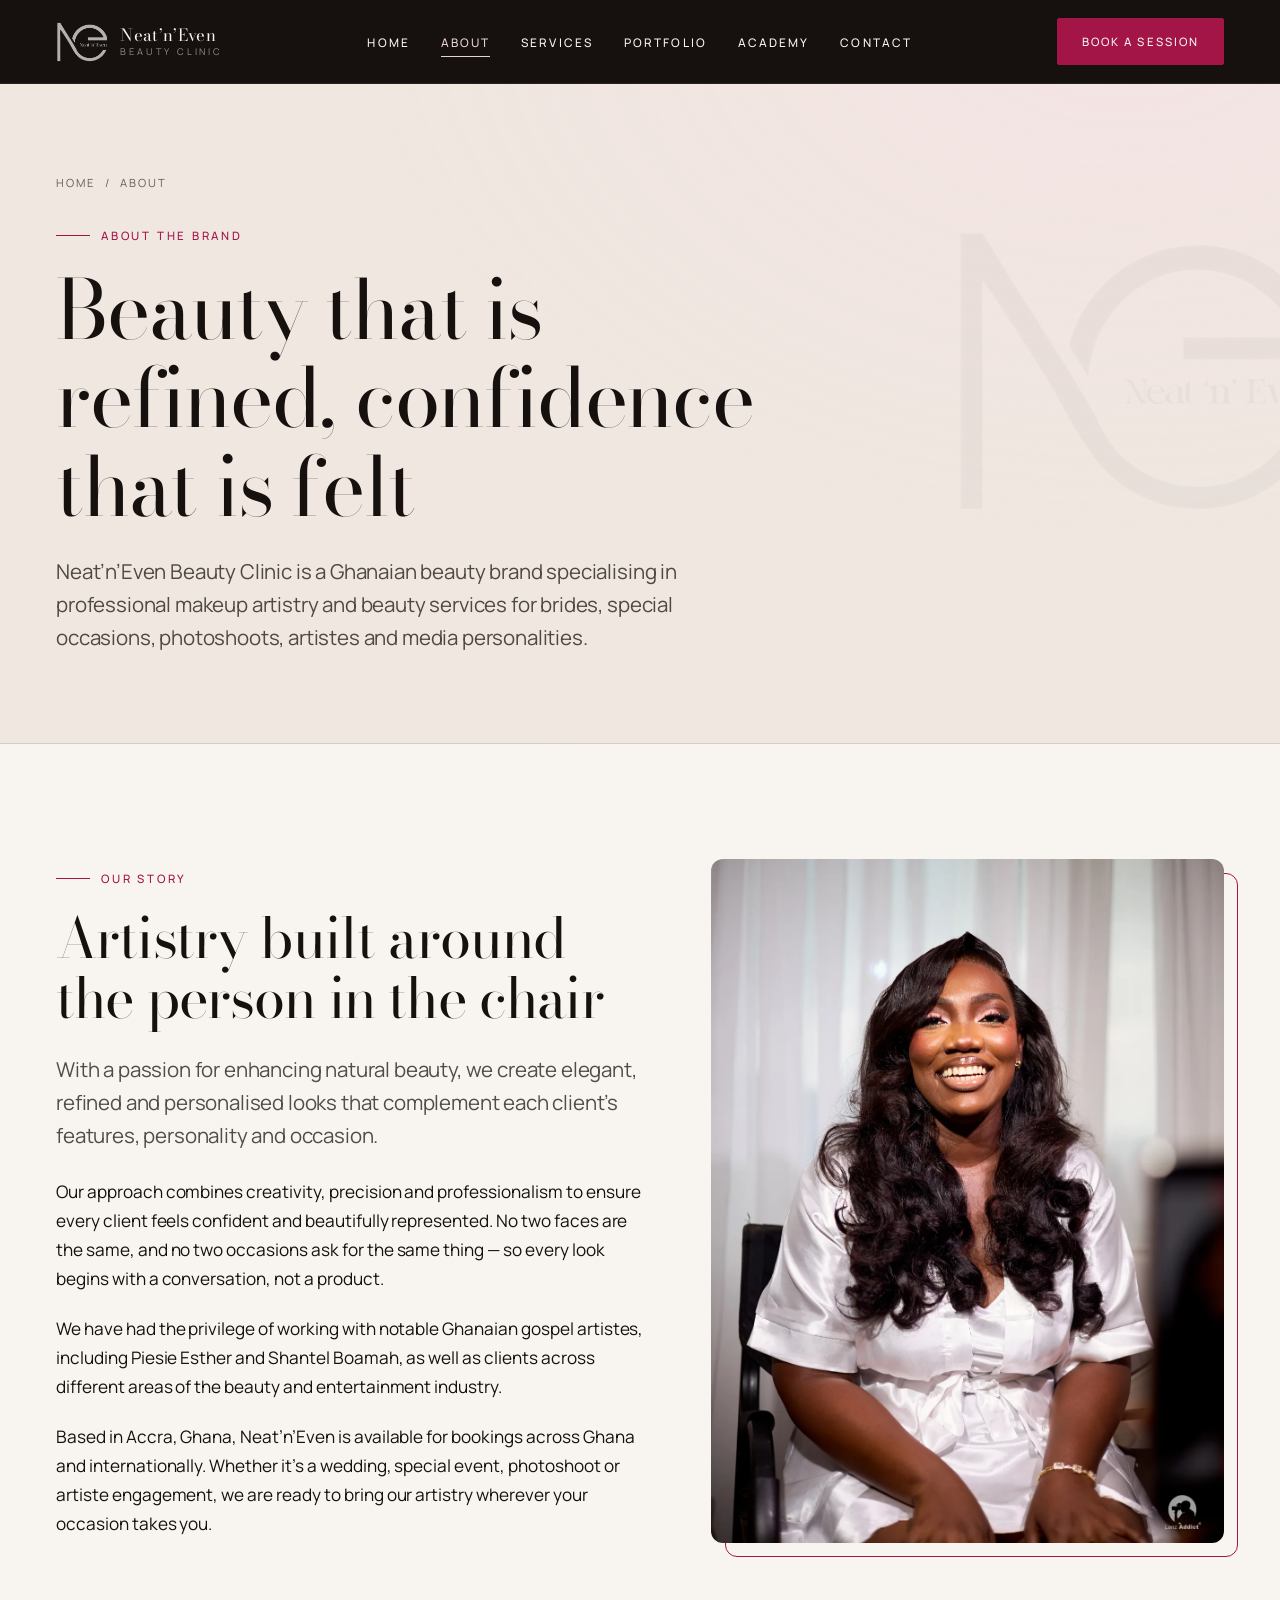
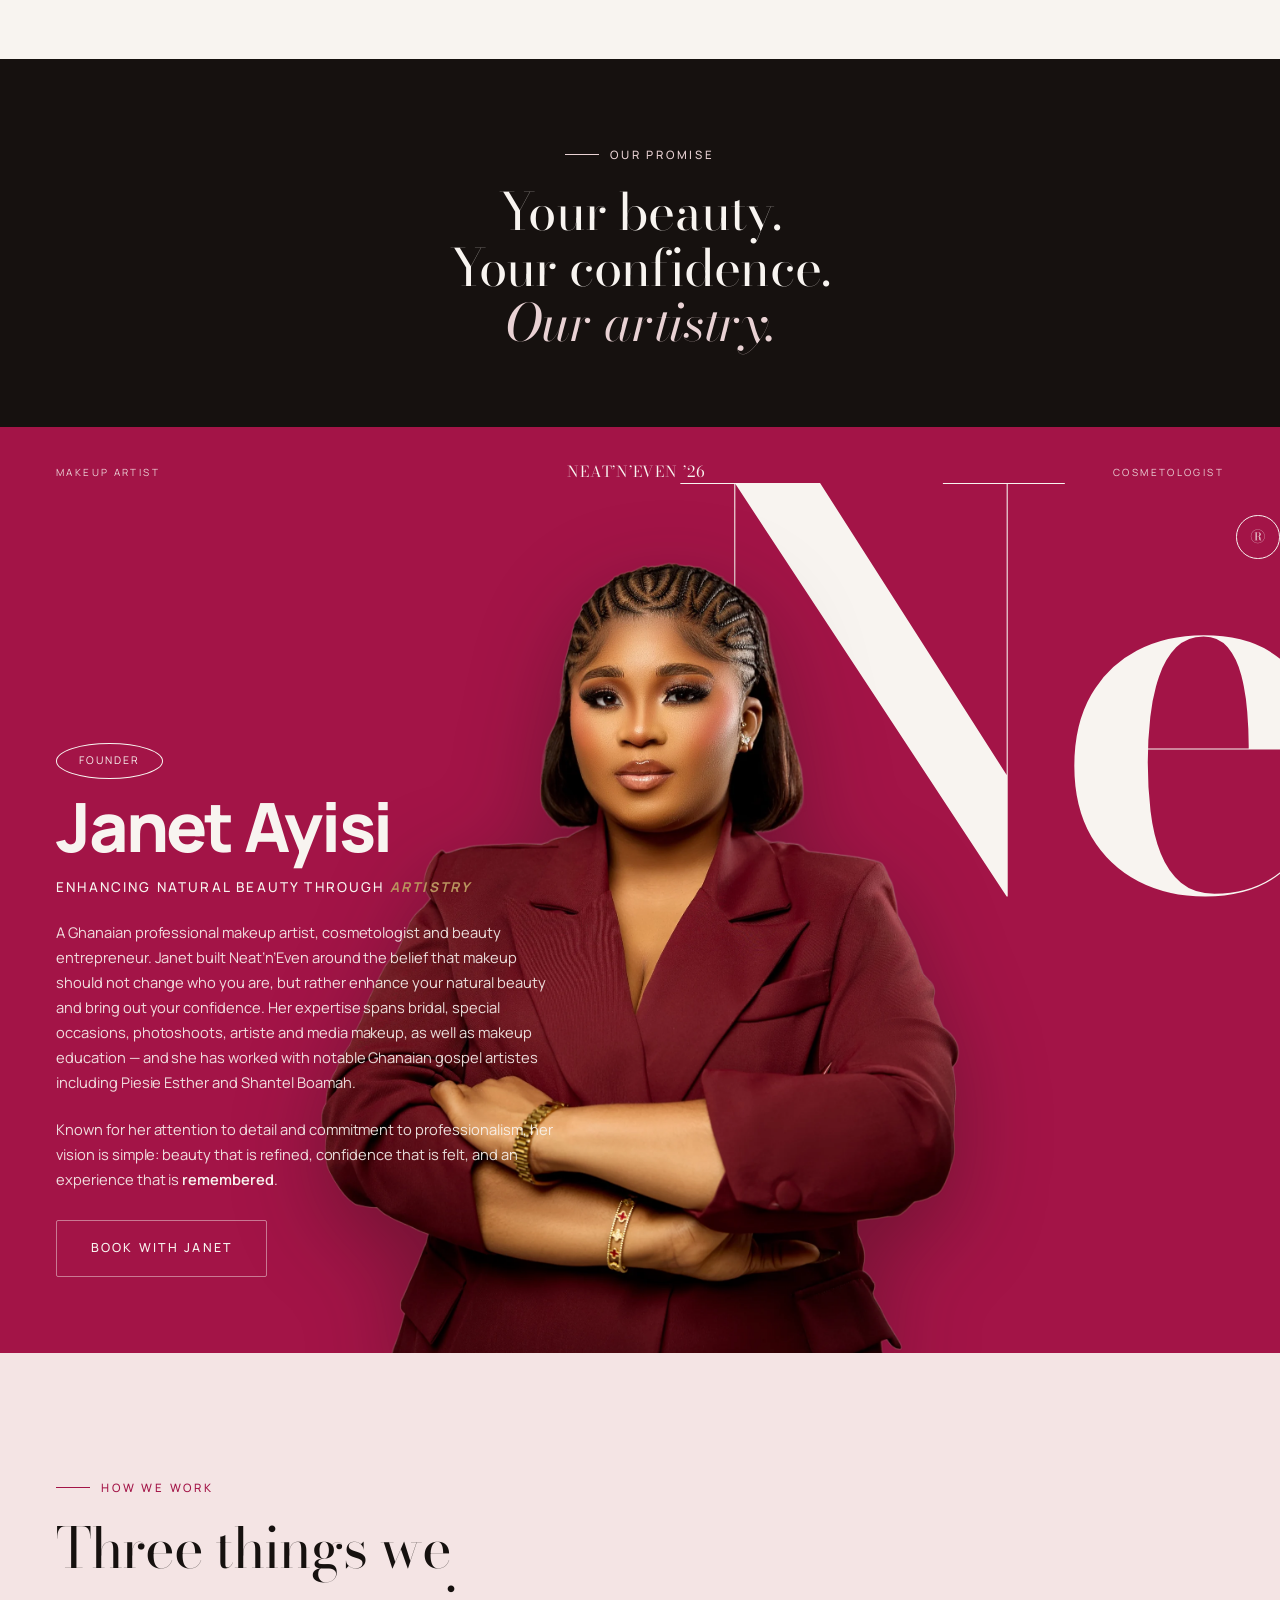
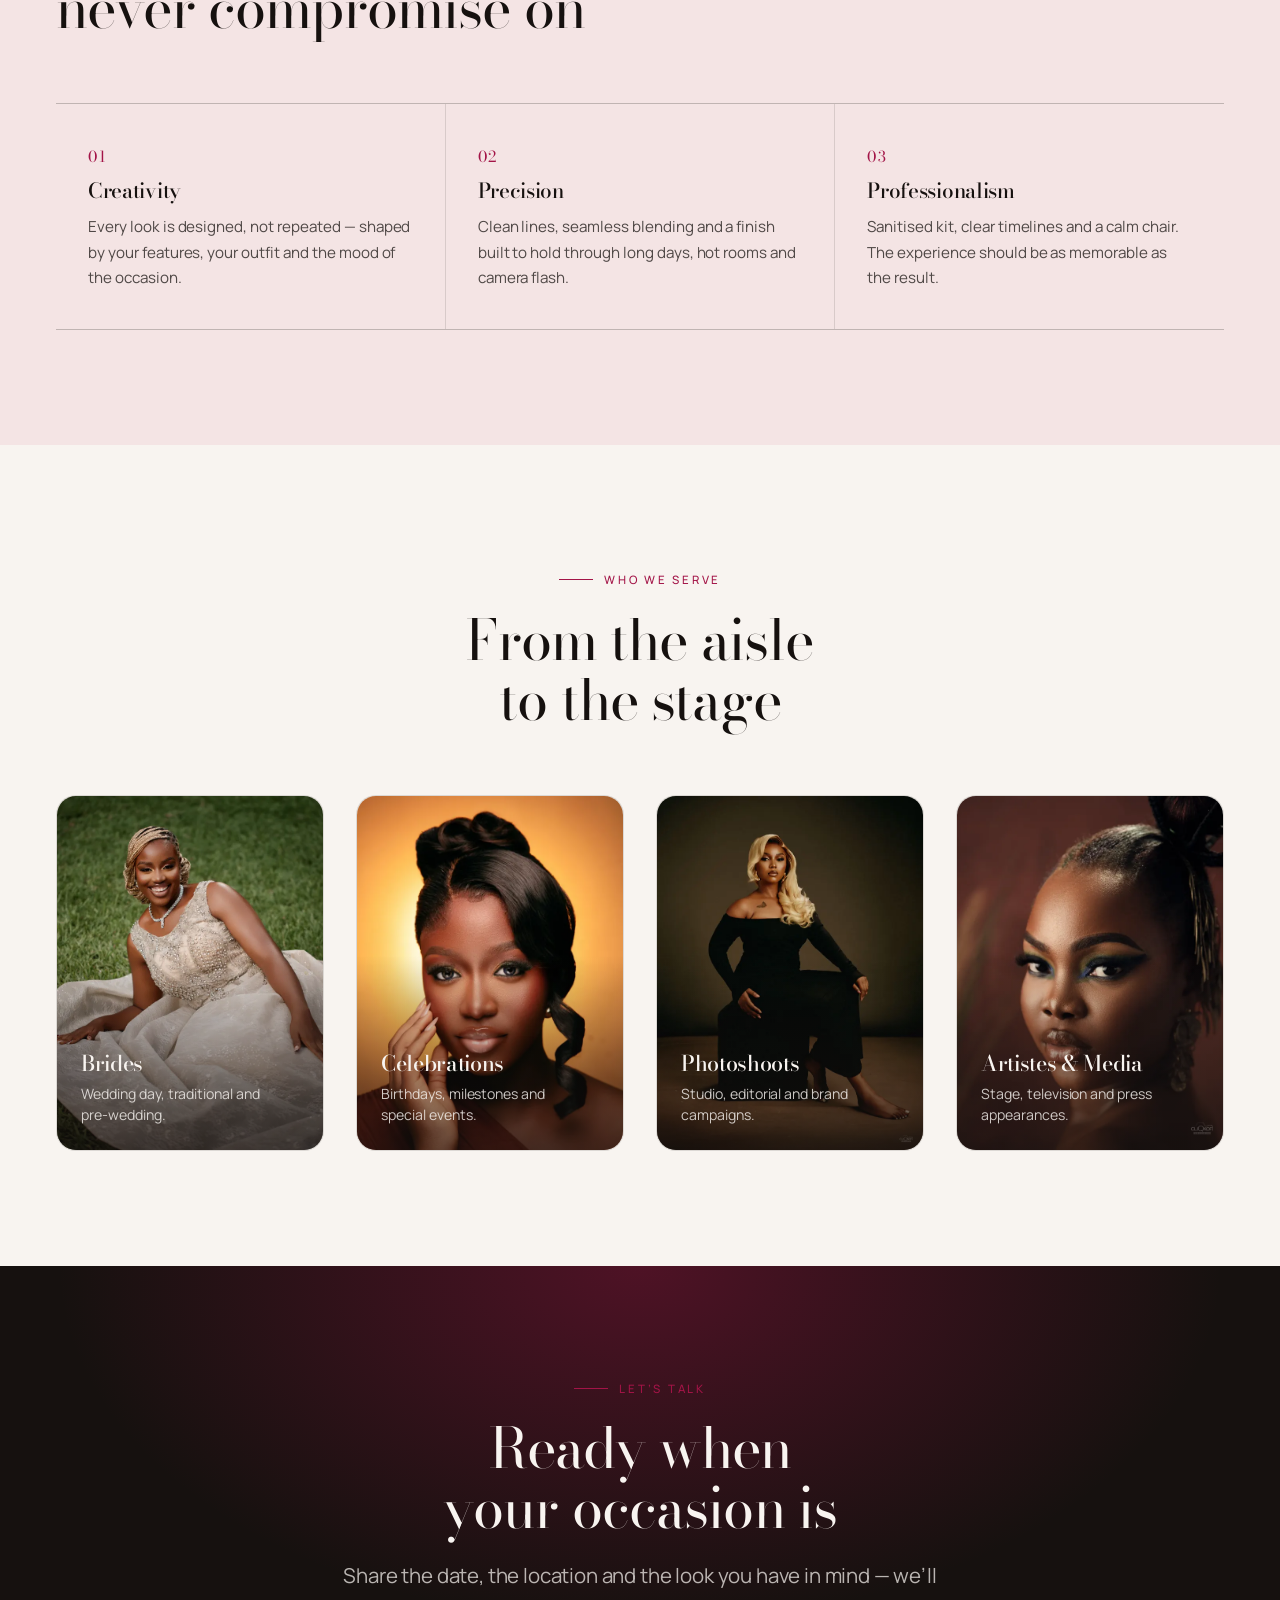
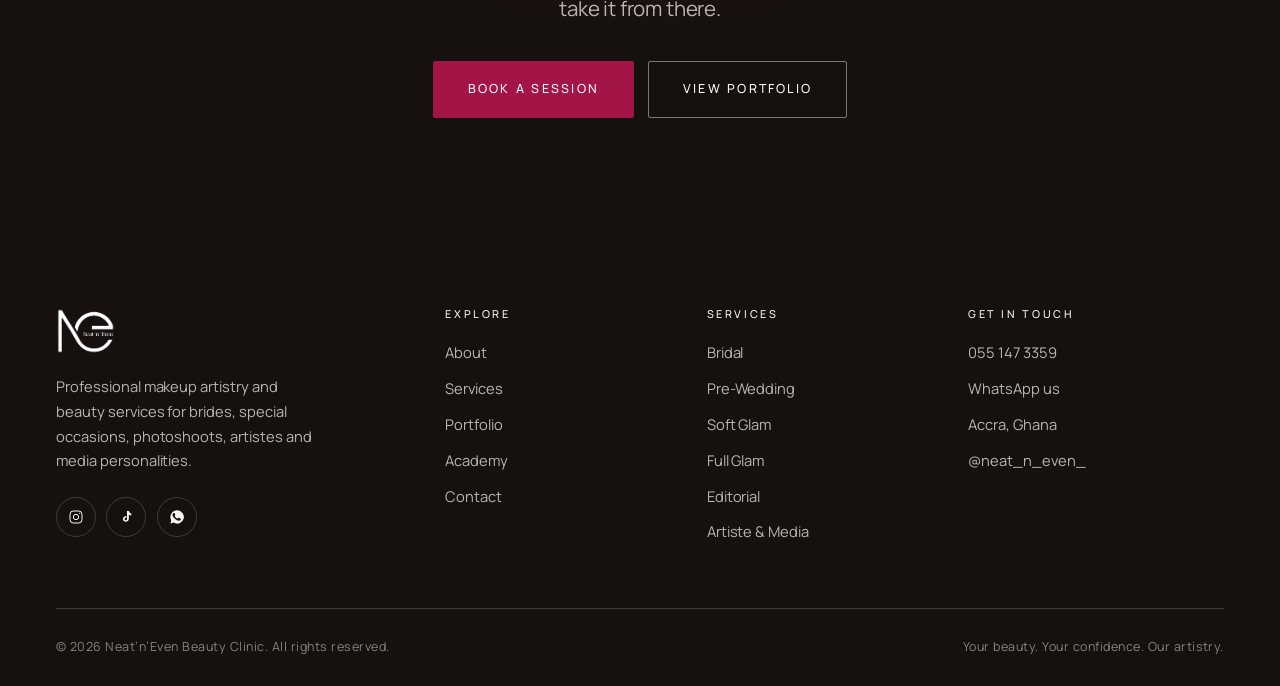
==== about/index.html @ bc44e20f "Add payment details and booking terms, drop .html from URLs URLs Each page becomes a directory with " ====
<!doctype html>
<html lang="en">
<head>
<meta charset="utf-8">
<meta name="viewport" content="width=device-width, initial-scale=1">
<title>About — Neat'n'Even Beauty Clinic | Janet Ayisi, Founder &amp; CEO</title>
<meta name="description" content="Meet Janet Ayisi, Ghanaian professional makeup artist, cosmetologist and founder of Neat'n'Even Beauty Clinic — a beauty brand built on creativity, precision and professionalism.">
<link rel="canonical" href="https://www.neatneven.com/about/">
<meta property="og:type" content="profile">
<meta property="og:title" content="About Neat'n'Even Beauty Clinic — Janet Ayisi">
<meta property="og:description" content="Makeup should not change who you are, but enhance your natural beauty and bring out your confidence.">
<meta property="og:image" content="https://www.neatneven.com/assets/img/brand/ceo.webp">
<meta name="theme-color" content="#16110F">
<link rel="icon" href="../assets/img/brand/mark.png" type="image/png">
<link rel="preconnect" href="https://fonts.googleapis.com">
<link rel="preconnect" href="https://fonts.gstatic.com" crossorigin>
<link href="https://fonts.googleapis.com/css2?family=Bodoni+Moda:ital,opsz,wght@0,6..96,400;0,6..96,500;0,6..96,600;1,6..96,400;1,6..96,500&family=Manrope:wght@300;400;500;600;700;800&family=Parisienne&display=swap" rel="stylesheet">
<script>document.documentElement.classList.add('js');</script>
<link rel="stylesheet" href="../css/styles.css">
</head>
<body data-base="../">
<a class="skip-link" href="#main">Skip to content</a>

<header class="site-header" id="siteHeader">
  <div class="container">
    <a class="brand" href="../" aria-label="Neat'n'Even Beauty Clinic — home">
      <img src="../assets/img/brand/mark.png" alt="" width="120" height="92">
      <span class="brand-name">Neat&rsquo;n&rsquo;Even<small>Beauty Clinic</small></span>
    </a>
    <nav class="nav" aria-label="Primary">
      <ul>
        <li><a href="../">Home</a></li>
        <li><a href="../about/" aria-current="page">About</a></li>
        <li><a href="../services/">Services</a></li>
        <li><a href="../gallery/">Portfolio</a></li>
        <li><a href="../academy/">Academy</a></li>
        <li><a href="../contact/">Contact</a></li>
      </ul>
    </nav>
    <div class="header-actions">
      <a class="btn btn--sm" href="../contact/"><span>Book a session</span></a>
      <button class="nav-toggle" id="navToggle" aria-expanded="false" aria-controls="mobileNav" aria-label="Open menu">
        <span></span><span></span><span></span>
      </button>
    </div>
  </div>
</header>

<div class="mobile-nav" id="mobileNav" aria-hidden="true">
  <ul>
    <li><a href="../">Home</a></li>
    <li><a href="../about/" aria-current="page">About</a></li>
    <li><a href="../services/">Services</a></li>
    <li><a href="../gallery/">Portfolio</a></li>
    <li><a href="../academy/">Academy</a></li>
    <li><a href="../contact/">Contact</a></li>
  </ul>
  <div class="mobile-nav-foot">
    <span class="meta">Accra, Ghana &middot; Available worldwide</span>
    <a class="btn btn--block" href="../contact/"><span>Book a session</span></a>
    <a class="btn btn--ghost btn--block" href="tel:+233551473359"><span>055 147 3359</span></a>
  </div>
</div>

<main id="main">

  <section class="page-hero">
    <img class="page-hero-mark" src="../assets/img/brand/mark.png" alt="" aria-hidden="true" width="380" height="290">
    <div class="container">
      <nav class="breadcrumb" aria-label="Breadcrumb">
        <a href="../">Home</a> <span aria-hidden="true">/</span> <span>About</span>
      </nav>
      <p class="eyebrow">About the brand</p>
      <h1>Beauty that is refined, confidence that is felt</h1>
      <p class="lede">
        Neat&rsquo;n&rsquo;Even Beauty Clinic is a Ghanaian beauty brand specialising in professional makeup
        artistry and beauty services for brides, special occasions, photoshoots, artistes and media personalities.
      </p>
    </div>
  </section>

  <!-- ============ STORY ============ -->
  <section class="section">
    <div class="container">
      <div class="split split--wide-text split--top">
        <div class="reveal">
          <p class="eyebrow">Our story</p>
          <h2>Artistry built around the person in the chair</h2>
          <p class="lede" style="margin-top:1.5rem">
            With a passion for enhancing natural beauty, we create elegant, refined and personalised looks
            that complement each client&rsquo;s features, personality and occasion.
          </p>
          <p style="margin-top:1.25rem">
            Our approach combines creativity, precision and professionalism to ensure every client feels
            confident and beautifully represented. No two faces are the same, and no two occasions ask for
            the same thing &mdash; so every look begins with a conversation, not a product.
          </p>
          <p>
            We have had the privilege of working with notable Ghanaian gospel artistes, including
            Piesie Esther and Shantel Boamah, as well as clients across different areas of the beauty
            and entertainment industry.
          </p>
          <p>
            Based in Accra, Ghana, Neat&rsquo;n&rsquo;Even is available for bookings across Ghana and
            internationally. Whether it&rsquo;s a wedding, special event, photoshoot or artiste engagement,
            we are ready to bring our artistry wherever your occasion takes you.
          </p>
        </div>
        <div class="split-figure split-figure--tall reveal reveal-d2">
          <img src="../assets/img/gallery/bridal/bridal-08.webp" alt="Bridal makeup by Neat'n'Even Beauty Clinic" width="1280" height="1600" loading="lazy" decoding="async">
        </div>
      </div>
    </div>
  </section>

  <!-- ============ PROMISE ============ -->
  <section class="section section--tight section--ink">
    <div class="container container--narrow" style="text-align:center">
      <p class="eyebrow eyebrow--center reveal">Our promise</p>
      <h2 class="reveal reveal-d1" style="font-size:clamp(2rem,4vw,3.25rem)">
        Your beauty.<br>Your confidence.<br><span style="font-style:italic;color:var(--blush-deep)">Our artistry.</span>
      </h2>
    </div>
  </section>

  <!-- ============ CEO — cover treatment ============ -->
  <section class="cover">
    <div class="container container--wide">
      <p class="cover__rule">
        <span class="side">Makeup Artist</span>
        <span class="mid">Neat&rsquo;n&rsquo;Even &rsquo;26</span>
        <span class="side">Cosmetologist</span>
      </p>
      <span class="cover__reg" aria-hidden="true">&reg;</span>
    </div>

    <span class="cover__mark" aria-hidden="true">Ne</span>

    <div class="container container--wide cover__body">
      <div class="cover__figure reveal">
        <img src="../assets/img/brand/hero-cutout.webp" alt="Janet Ayisi, Founder and CEO of Neat'n'Even Beauty Clinic" width="1533" height="1900" loading="lazy" decoding="async">
      </div>

      <div class="cover__copy reveal reveal-d1">
        <span class="cover__tag">Founder</span>
        <h2 class="cover__name">Janet Ayisi</h2>
        <p class="cover__role">Enhancing natural beauty through <em>artistry</em></p>
        <p class="cover__text">
          A Ghanaian professional makeup artist, cosmetologist and beauty entrepreneur. Janet built
          Neat&rsquo;n&rsquo;Even around the belief that makeup should not change who you are, but rather
          enhance your natural beauty and bring out your confidence. Her expertise spans bridal, special
          occasions, photoshoots, artiste and media makeup, as well as makeup education &mdash; and she has
          worked with notable Ghanaian gospel artistes including Piesie Esther and Shantel Boamah.
        </p>
        <p class="cover__text">
          Known for her attention to detail and commitment to professionalism, her vision is simple: beauty
          that is refined, confidence that is felt, and an experience that is <strong>remembered</strong>.
        </p>
        <div class="btn-row cover__cta">
          <a class="btn btn--light" href="../contact/"><span>Book with Janet</span></a>
        </div>
      </div>
    </div>
  </section>

  <!-- ============ APPROACH ============ -->
  <section class="section section--blush">
    <div class="container">
      <div class="section-head reveal">
        <p class="eyebrow">How we work</p>
        <h2>Three things we never compromise on</h2>
      </div>
      <div class="pillars" style="margin-top:0">
        <div class="pillar reveal">
          <span class="num">01</span>
          <h3>Creativity</h3>
          <p>Every look is designed, not repeated &mdash; shaped by your features, your outfit and the mood of the occasion.</p>
        </div>
        <div class="pillar reveal reveal-d1">
          <span class="num">02</span>
          <h3>Precision</h3>
          <p>Clean lines, seamless blending and a finish built to hold through long days, hot rooms and camera flash.</p>
        </div>
        <div class="pillar reveal reveal-d2">
          <span class="num">03</span>
          <h3>Professionalism</h3>
          <p>Sanitised kit, clear timelines and a calm chair. The experience should be as memorable as the result.</p>
        </div>
      </div>
    </div>
  </section>

  <!-- ============ WHO WE SERVE ============ -->
  <section class="section">
    <div class="container container--wide">
      <div class="section-head section-head--center reveal">
        <p class="eyebrow eyebrow--center">Who we serve</p>
        <h2>From the aisle to the stage</h2>
      </div>
      <div class="card-grid card-grid--4">
        <a class="service-card reveal" href="../gallery/#bridal">
          <div class="service-card__media">
            <img src="../assets/img/gallery/bridal/bridal-04-thumb.webp" alt="Bride in beaded gown" width="720" height="900" loading="lazy" decoding="async">
          </div>
          <div class="service-card__body"><h3>Brides</h3><p>Wedding day, traditional and pre-wedding.</p></div>
        </a>
        <a class="service-card reveal reveal-d1" href="../gallery/#birthday-glam">
          <div class="service-card__media">
            <img src="../assets/img/gallery/birthday-glam/birthday-glam-07-thumb.webp" alt="Celebration glam look" width="720" height="900" loading="lazy" decoding="async">
          </div>
          <div class="service-card__body"><h3>Celebrations</h3><p>Birthdays, milestones and special events.</p></div>
        </a>
        <a class="service-card reveal reveal-d2" href="../gallery/#photoshoot">
          <div class="service-card__media">
            <img src="../assets/img/gallery/photoshoot/photoshoot-06-thumb.webp" alt="Studio photoshoot look" width="720" height="900" loading="lazy" decoding="async">
          </div>
          <div class="service-card__body"><h3>Photoshoots</h3><p>Studio, editorial and brand campaigns.</p></div>
        </a>
        <a class="service-card reveal reveal-d3" href="../gallery/#avant-garde">
          <div class="service-card__media">
            <img src="../assets/img/gallery/avant-garde/avant-garde-06-thumb.webp" alt="Avant garde creative look" width="720" height="900" loading="lazy" decoding="async">
          </div>
          <div class="service-card__body"><h3>Artistes &amp; Media</h3><p>Stage, television and press appearances.</p></div>
        </a>
      </div>
    </div>
  </section>

  <section class="cta-band">
    <div class="container">
      <p class="eyebrow eyebrow--center reveal">Let&rsquo;s talk</p>
      <h2 class="reveal reveal-d1">Ready when your occasion is</h2>
      <p class="lede reveal reveal-d2">
        Share the date, the location and the look you have in mind &mdash; we&rsquo;ll take it from there.
      </p>
      <div class="btn-row reveal reveal-d3">
        <a class="btn btn--rose" href="../contact/"><span>Book a session</span></a>
        <a class="btn btn--light" href="../gallery/"><span>View portfolio</span></a>
      </div>
    </div>
  </section>

</main>

<footer class="site-footer">
  <div class="container container--wide">
    <div class="footer-grid">
      <div class="footer-brand">
        <img src="../assets/img/brand/logo.png" alt="Neat'n'Even Beauty Clinic" width="240" height="185" loading="lazy">
        <p>Professional makeup artistry and beauty services for brides, special occasions, photoshoots, artistes and media personalities.</p>
        <div class="socials">
          <a href="https://www.instagram.com/neat_n_even_" target="_blank" rel="noopener" aria-label="Instagram">
            <svg viewBox="0 0 24 24" fill="none" stroke="currentColor" stroke-width="1.5" aria-hidden="true"><rect x="3" y="3" width="18" height="18" rx="5"/><circle cx="12" cy="12" r="4"/><circle cx="17.5" cy="6.5" r="1" fill="currentColor" stroke="none"/></svg>
          </a>
          <a href="https://www.tiktok.com/@neat_n_even_" target="_blank" rel="noopener" aria-label="TikTok">
            <svg viewBox="0 0 24 24" fill="currentColor" aria-hidden="true"><path d="M16.5 3c.3 2.1 1.6 3.6 3.5 3.9v2.6c-1.3.1-2.6-.3-3.7-1v5.9c0 4.9-5.3 6.4-8 3.2-1.9-2.3-1.1-6.2 2.4-6.9.6-.1 1.2-.1 1.8 0v2.7c-1.6-.5-2.9.6-2.6 2 .2 1.3 1.8 1.9 2.9 1 .5-.4.7-1 .7-1.9V3z"/></svg>
          </a>
          <a href="https://wa.me/233551473359" target="_blank" rel="noopener" aria-label="WhatsApp">
            <svg viewBox="0 0 24 24" fill="currentColor" aria-hidden="true"><path d="M12 2a10 10 0 00-8.6 15l-1.3 4.7 4.8-1.3A10 10 0 1012 2zm5.6 14.1c-.2.7-1.4 1.3-2 1.4-.5.1-1.2.1-1.9-.1-.4-.1-1-.3-1.8-.6-3.1-1.3-5.1-4.4-5.3-4.7-.2-.2-1.3-1.7-1.3-3.2s.8-2.3 1.1-2.6c.3-.3.6-.4.8-.4h.6c.2 0 .4 0 .7.5.2.6.8 2 .9 2.1.1.2.1.3 0 .5-.1.2-.2.3-.3.5l-.5.5c-.2.2-.3.3-.2.6.2.3.8 1.4 1.8 2.2 1.2 1.1 2.2 1.4 2.5 1.6.3.1.5.1.6-.1s.7-.9.9-1.2c.2-.3.4-.2.6-.1l2 1c.3.1.5.2.6.3.1.3.1.8-.1 1.5z"/></svg>
          </a>
        </div>
      </div>
      <div class="footer-col">
        <h4>Explore</h4>
        <ul>
          <li><a href="../about/">About</a></li>
          <li><a href="../services/">Services</a></li>
          <li><a href="../gallery/">Portfolio</a></li>
          <li><a href="../academy/">Academy</a></li>
          <li><a href="../contact/">Contact</a></li>
        </ul>
      </div>
      <div class="footer-col">
        <h4>Services</h4>
        <ul>
          <li><a href="../services/#bridal">Bridal</a></li>
          <li><a href="../services/#pre-wedding">Pre-Wedding</a></li>
          <li><a href="../services/#soft-glam">Soft Glam</a></li>
          <li><a href="../services/#full-glam">Full Glam</a></li>
          <li><a href="../services/#editorial">Editorial</a></li>
          <li><a href="../services/#artiste">Artiste &amp; Media</a></li>
        </ul>
      </div>
      <div class="footer-col">
        <h4>Get in touch</h4>
        <ul>
          <li><a href="tel:+233551473359">055 147 3359</a></li>
          <li><a href="https://wa.me/233551473359" target="_blank" rel="noopener">WhatsApp us</a></li>
          <li>Accra, Ghana</li>
          <li><a href="https://www.instagram.com/neat_n_even_" target="_blank" rel="noopener">@neat_n_even_</a></li>
        </ul>
      </div>
    </div>
    <div class="footer-bottom">
      <span>&copy; <span id="year">2026</span> Neat&rsquo;n&rsquo;Even Beauty Clinic. All rights reserved.</span>
      <span>Your beauty. Your confidence. Our artistry.</span>
    </div>
  </div>
</footer>

<a class="wa-float" id="waFloat" href="https://wa.me/233551473359?text=Hello%20Neat'n'Even%2C%20I'd%20like%20to%20book%20a%20session." target="_blank" rel="noopener" aria-label="Chat with us on WhatsApp">
  <svg viewBox="0 0 24 24" fill="currentColor" aria-hidden="true"><path d="M12 2a10 10 0 00-8.6 15l-1.3 4.7 4.8-1.3A10 10 0 1012 2zm5.6 14.1c-.2.7-1.4 1.3-2 1.4-.5.1-1.2.1-1.9-.1-.4-.1-1-.3-1.8-.6-3.1-1.3-5.1-4.4-5.3-4.7-.2-.2-1.3-1.7-1.3-3.2s.8-2.3 1.1-2.6c.3-.3.6-.4.8-.4h.6c.2 0 .4 0 .7.5.2.6.8 2 .9 2.1.1.2.1.3 0 .5-.1.2-.2.3-.3.5l-.5.5c-.2.2-.3.3-.2.6.2.3.8 1.4 1.8 2.2 1.2 1.1 2.2 1.4 2.5 1.6.3.1.5.1.6-.1s.7-.9.9-1.2c.2-.3.4-.2.6-.1l2 1c.3.1.5.2.6.3.1.3.1.8-.1 1.5z"/></svg>
</a>

<script src="../js/main.js" defer></script>
</body>
</html>
---- css/styles.css ----
/* =========================================================================
   Neat'n'Even Beauty Clinic — site styles
   Palette: warm ink, cream, blush, deep rose. Display type: Bodoni Moda.
   ========================================================================= */

/* ---------- 1. Tokens ---------- */
:root {
  --ink: #16110F;
  --ink-70: rgba(22, 17, 15, 0.74);
  /* muted text. 0.5 alpha only reached 3.5:1 on cream — below the 4.5:1
     WCAG AA floor for the small uppercase labels this is used on. */
  --ink-50: rgba(22, 17, 15, 0.64);
  --ink-soft: #4A3F3B;
  --cream: #F8F4F0;
  --cream-deep: #EFE7E0;
  --blush: #F4E4E4;
  --blush-deep: #E9D2D4;
  --rose: #A31447;
  --rose-bright: #C82C6B;
  --wine: #6B1B33;
  --gold: #B9945E;
  --line: rgba(22, 17, 15, 0.12);
  --line-light: rgba(248, 244, 240, 0.18);

  --font-display: "Bodoni Moda", "Didot", "Playfair Display", Georgia, serif;
  --font-body: "Manrope", "Inter", -apple-system, BlinkMacSystemFont,
               "Segoe UI", "Helvetica Neue", Arial, sans-serif;
  /* used sparingly, for accent lines only */
  --font-script: "Parisienne", "Snell Roundhand", cursive;

  /* one scale for every uppercase micro-label, so tracking stays consistent */
  --label-size: 0.7rem;
  --label-track: 0.18em;

  /* ONE content rail. These were 1200 and 1400, which meant the header,
     hero and footer aligned to one edge while page-heroes and several
     sections aligned to another — a visible 100px jump down the page.
     Only --container-narrow deliberately differs, and that is centred. */
  --container: 1400px;
  --container-wide: 1400px;
  --gutter: clamp(1.25rem, 5vw, 3.5rem);
  --section-y: clamp(4.5rem, 9vw, 8rem);
  /* radius scale: buttons stay sharp against rounded panels, the same
     contrast the reference flyers use */
  --radius: 2px;
  --radius-sm: 12px;
  --radius-lg: 20px;
  --radius-pill: 100px;
  --header-h: 84px;

  --ease: cubic-bezier(0.22, 0.61, 0.36, 1);
  --shadow-soft: 0 24px 60px -32px rgba(22, 17, 15, 0.45);
  --shadow-lift: 0 32px 70px -30px rgba(22, 17, 15, 0.55);
}

/* ---------- 2. Reset / base ---------- */
*,
*::before,
*::after { box-sizing: border-box; }

html {
  -webkit-text-size-adjust: 100%;
  scroll-behavior: smooth;
  scroll-padding-top: calc(var(--header-h) + 1rem);
}

body {
  margin: 0;
  background: var(--cream);
  color: var(--ink);
  font-family: var(--font-body);
  font-size: clamp(1rem, 0.96rem + 0.2vw, 1.075rem);
  /* 400, not 300 — the old light weight thinned out badly on cream */
  font-weight: 400;
  line-height: 1.68;
  letter-spacing: -0.002em;
  -webkit-font-smoothing: antialiased;
  -moz-osx-font-smoothing: grayscale;
  text-rendering: optimizeLegibility;
  font-kerning: normal;
  overflow-x: hidden;
}

body.is-locked { overflow: hidden; }

img, picture, svg, video {
  display: block;
  max-width: 100%;
  height: auto;
}

a { color: inherit; text-decoration: none; }
button { font: inherit; color: inherit; }

h1, h2, h3, h4 {
  font-family: var(--font-display);
  font-weight: 400;
  line-height: 1.08;
  letter-spacing: -0.015em;
  margin: 0;
  text-wrap: balance;
  /* let Bodoni pick the right optical master: fine hairlines when large,
     sturdier strokes when small */
  font-optical-sizing: auto;
}

h1 { font-size: clamp(2.75rem, 6.4vw, 5.25rem); }
h2 { font-size: clamp(2.1rem, 4.4vw, 3.5rem); }
/* Bodoni's thin strokes go weak below ~2rem, so the small headings carry
   a heavier weight rather than a larger size */
h3 { font-size: clamp(1.35rem, 2vw, 1.75rem); font-weight: 500; }
h4 { font-size: 1.15rem; font-weight: 500; }

p { margin: 0 0 1.25em; text-wrap: pretty; }
p:last-child { margin-bottom: 0; }

::selection { background: var(--rose); color: var(--cream); }

:focus-visible {
  outline: 2px solid var(--rose);
  outline-offset: 3px;
}

.skip-link {
  position: absolute;
  left: 1rem;
  top: -100px;
  z-index: 200;
  background: var(--ink);
  color: var(--cream);
  padding: 0.75rem 1.25rem;
  transition: top 0.2s var(--ease);
}
.skip-link:focus { top: 1rem; }

.visually-hidden {
  position: absolute;
  width: 1px; height: 1px;
  margin: -1px; padding: 0;
  overflow: hidden;
  clip: rect(0 0 0 0);
  white-space: nowrap;
  border: 0;
}

/* ---------- 3. Layout primitives ---------- */
.container {
  width: 100%;
  max-width: var(--container);
  margin-inline: auto;
  padding-inline: var(--gutter);
}
.container--wide { max-width: var(--container-wide); }
.container--narrow { max-width: 780px; }

.section { padding-block: var(--section-y); }
.section--tight { padding-block: clamp(3rem, 6vw, 5rem); }
.section--ink { background: var(--ink); color: var(--cream); }
.section--blush { background: var(--blush); }
.section--deep { background: var(--cream-deep); }

.section--ink h1, .section--ink h2, .section--ink h3 { color: var(--cream); }
.section--ink .lede, .section--ink p { color: rgba(248, 244, 240, 0.78); }
.section--ink .eyebrow { color: var(--blush-deep); }
.section--ink .eyebrow::before { background: var(--blush-deep); }

.stack > * + * { margin-top: 1.5rem; }

.eyebrow {
  display: inline-flex;
  align-items: center;
  gap: 0.7rem;
  font-size: 0.72rem;
  font-weight: 500;
  letter-spacing: 0.28em;
  text-transform: uppercase;
  color: var(--rose);
  margin: 0 0 1.25rem;
}
.eyebrow::before {
  content: "";
  width: 34px;
  height: 1px;
  background: var(--rose);
}
.eyebrow--center { justify-content: center; }

.lede {
  font-size: clamp(1.06rem, 1rem + 0.4vw, 1.28rem);
  line-height: 1.62;
  color: var(--ink-70);
  font-weight: 400;
  letter-spacing: -0.008em;
}

.section-head { max-width: 640px; margin-bottom: clamp(2.5rem, 5vw, 4rem); }
.section-head--center { margin-inline: auto; text-align: center; }
.section-head h2 + .lede { margin-top: 1.25rem; }

.text-rose { color: var(--rose); }
.display-italic { font-style: italic; }

/* ---------- 4. Buttons ---------- */
.btn {
  display: inline-flex;
  align-items: center;
  justify-content: center;
  gap: 0.6rem;
  padding: 1.05rem 2.1rem;
  border: 1px solid var(--ink);
  border-radius: var(--radius);
  background: var(--ink);
  color: var(--cream);
  font-size: 0.78rem;
  font-weight: 500;
  letter-spacing: 0.18em;
  text-transform: uppercase;
  cursor: pointer;
  position: relative;
  overflow: hidden;
  transition: color 0.35s var(--ease), border-color 0.35s var(--ease),
              background-color 0.35s var(--ease), transform 0.35s var(--ease);
}
.btn::after {
  content: "";
  position: absolute;
  inset: 0;
  background: var(--rose);
  transform: scaleX(0);
  transform-origin: right;
  transition: transform 0.45s var(--ease);
  z-index: -1;
}
.btn > * { position: relative; z-index: 1; }
.btn:hover, .btn:focus-visible {
  background: var(--rose);
  border-color: var(--rose);
  color: var(--cream);
  transform: translateY(-2px);
}

.btn--ghost {
  background: transparent;
  color: var(--ink);
  border-color: var(--ink);
}
.btn--ghost:hover, .btn--ghost:focus-visible {
  background: var(--ink);
  border-color: var(--ink);
  color: var(--cream);
}

.btn--light {
  background: transparent;
  color: var(--cream);
  border-color: rgba(248, 244, 240, 0.45);
}
.btn--light:hover, .btn--light:focus-visible {
  background: var(--cream);
  border-color: var(--cream);
  color: var(--ink);
}

.btn--rose { background: var(--rose); border-color: var(--rose); }
.btn--rose:hover, .btn--rose:focus-visible { background: var(--wine); border-color: var(--wine); }

.btn--wa { background: #128C7E; border-color: #128C7E; }
.btn--wa:hover, .btn--wa:focus-visible { background: #0d6d62; border-color: #0d6d62; }

.btn--block { width: 100%; }
.btn--sm { padding: 0.8rem 1.5rem; font-size: 0.72rem; }

.btn-row {
  display: flex;
  flex-wrap: wrap;
  gap: 0.9rem;
  align-items: center;
}

.link-arrow {
  display: inline-flex;
  align-items: center;
  gap: 0.55rem;
  font-size: 0.76rem;
  font-weight: 500;
  letter-spacing: 0.2em;
  text-transform: uppercase;
  color: var(--ink);
  padding-bottom: 4px;
  border-bottom: 1px solid var(--line);
  transition: color 0.3s var(--ease), border-color 0.3s var(--ease), gap 0.3s var(--ease);
}
.link-arrow svg { width: 15px; height: 15px; transition: transform 0.3s var(--ease); }
.link-arrow:hover, .link-arrow:focus-visible {
  color: var(--rose);
  border-color: var(--rose);
}
.link-arrow:hover svg { transform: translateX(4px); }
.section--ink .link-arrow { color: var(--cream); border-color: var(--line-light); }
.section--ink .link-arrow:hover { color: var(--blush-deep); border-color: var(--blush-deep); }

/* ---------- 5. Header ---------- */
.site-header {
  position: fixed;
  inset: 0 0 auto;
  z-index: 100;
  height: var(--header-h);
  display: flex;
  align-items: center;
  background: var(--ink);
  border-bottom: 1px solid rgba(248, 244, 240, 0.08);
  transition: height 0.4s var(--ease), box-shadow 0.4s var(--ease);
}
.site-header .container {
  max-width: var(--container-wide);
  display: flex;
  align-items: center;
  justify-content: space-between;
  gap: 1.5rem;
}
.site-header.is-solid {
  height: 68px;
  box-shadow: 0 10px 34px -18px rgba(0, 0, 0, 0.7);
}

.brand {
  display: flex;
  align-items: center;
  gap: 0.75rem;
  flex-shrink: 0;
}
.brand img {
  height: 40px;
  width: auto;
  transition: height 0.4s var(--ease);
}
/* the logo artwork is black; flip it to sit on the dark bar */
.site-header .brand img { filter: invert(1) brightness(2.4); }
.site-header.is-solid .brand img { height: 34px; }
.brand-name {
  display: none;
  font-family: var(--font-display);
  font-size: 1.05rem;
  letter-spacing: 0.02em;
  line-height: 1.1;
  color: var(--cream);
}
.brand-name small {
  display: block;
  font-family: var(--font-body);
  font-size: 0.58rem;
  letter-spacing: 0.3em;
  text-transform: uppercase;
  color: rgba(248, 244, 240, 0.55);
  margin-top: 3px;
}

.nav { display: none; }
.nav ul {
  display: flex;
  align-items: center;
  gap: clamp(1.25rem, 2.4vw, 2.4rem);
  list-style: none;
  margin: 0;
  padding: 0;
}
.nav a {
  position: relative;
  font-size: 0.74rem;
  font-weight: 400;
  letter-spacing: 0.18em;
  text-transform: uppercase;
  color: var(--cream);
  padding-block: 0.35rem;
  transition: color 0.3s var(--ease);
}
.nav a::after {
  content: "";
  position: absolute;
  left: 0; bottom: 0;
  width: 100%;
  height: 1px;
  background: currentColor;
  transform: scaleX(0);
  transform-origin: right;
  transition: transform 0.35s var(--ease);
}
.nav a:hover::after,
.nav a:focus-visible::after,
.nav a[aria-current="page"]::after { transform: scaleX(1); transform-origin: left; }
.nav a:hover, .nav a[aria-current="page"] { color: var(--blush-deep); }

.header-actions { display: flex; align-items: center; gap: 0.75rem; }
.header-actions .btn {
  display: none;
  background: var(--rose);
  border-color: var(--rose);
  color: var(--cream);
}
.header-actions .btn:hover, .header-actions .btn:focus-visible {
  background: var(--cream);
  border-color: var(--cream);
  color: var(--ink);
}

.nav-toggle {
  display: inline-flex;
  flex-direction: column;
  justify-content: center;
  gap: 5px;
  width: 44px;
  height: 44px;
  padding: 0 10px;
  background: none;
  border: 0;
  cursor: pointer;
}
.nav-toggle span {
  display: block;
  height: 1px;
  width: 100%;
  background: var(--cream);
  transition: transform 0.35s var(--ease), opacity 0.25s var(--ease);
}
.nav-toggle[aria-expanded="true"] span:nth-child(1) { transform: translateY(6px) rotate(45deg); }
.nav-toggle[aria-expanded="true"] span:nth-child(2) { opacity: 0; }
.nav-toggle[aria-expanded="true"] span:nth-child(3) { transform: translateY(-6px) rotate(-45deg); }

/* mobile drawer */
.mobile-nav {
  position: fixed;
  inset: 0;
  z-index: 99;
  background: var(--ink);
  color: var(--cream);
  padding: calc(var(--header-h) + 2rem) var(--gutter) 3rem;
  display: flex;
  flex-direction: column;
  justify-content: space-between;
  opacity: 0;
  visibility: hidden;
  transform: translateY(-12px);
  transition: opacity 0.4s var(--ease), transform 0.4s var(--ease), visibility 0.4s;
}
.mobile-nav.is-open { opacity: 1; visibility: visible; transform: none; }
.mobile-nav ul { list-style: none; margin: 0; padding: 0; }
.mobile-nav li + li { border-top: 1px solid var(--line-light); }
.mobile-nav a {
  display: block;
  padding: 1.05rem 0;
  font-family: var(--font-display);
  font-size: 1.6rem;
  letter-spacing: -0.01em;
  color: var(--cream);
}
.mobile-nav a[aria-current="page"] { color: var(--blush-deep); }
.mobile-nav-foot {
  margin-top: 2.5rem;
  padding-top: 1.75rem;
  border-top: 1px solid var(--line-light);
  display: grid;
  gap: 1rem;
}
.mobile-nav-foot .meta {
  font-size: 0.72rem;
  letter-spacing: 0.18em;
  color: rgba(248, 244, 240, 0.5);
  text-transform: uppercase;
}
.mobile-nav-foot .btn--ghost {
  color: var(--cream);
  border-color: rgba(248, 244, 240, 0.4);
}
.mobile-nav-foot .btn--ghost:hover { background: var(--cream); color: var(--ink); }

/* ---------- 6. Hero ---------- */
.hero {
  position: relative;
  isolation: isolate;
  min-height: min(94svh, 880px);
  padding-top: calc(var(--header-h) + clamp(1.5rem, 4vw, 3rem));
  padding-bottom: clamp(2.5rem, 5vw, 4rem);
  display: flex;
  align-items: center;
  overflow: hidden;
  background: var(--blush);
}
/* full-bleed photograph, knocked back to a texture rather than a picture */
.hero__bg {
  position: absolute;
  inset: 0;
  z-index: -2;
}
.hero__bg img {
  width: 100%;
  height: 100%;
  object-fit: cover;
  object-position: center 28%;
  opacity: 0.22;
  /* blurred to a soft texture — also stops any studio watermark in the
     source photograph from being legible behind the headline */
  filter: blur(8px) grayscale(0.4);
  transform: scale(1.1);
}
.hero::before {
  content: "";
  position: absolute;
  inset: 0;
  z-index: -1;
  background:
    linear-gradient(100deg, var(--blush) 0%, var(--blush) 28%,
                    rgba(244, 228, 228, 0.88) 54%, rgba(244, 228, 228, 0.4) 100%);
}
.hero::after {
  content: "";
  position: absolute;
  left: 0; right: 0; bottom: 0;
  height: 1px;
  background: rgba(22, 17, 15, 0.1);
}
.hero-mark {
  position: absolute;
  top: 46%;
  right: -6vw;
  width: min(58vw, 640px);
  opacity: 0.05;
  transform: translateY(-50%);
  pointer-events: none;
  user-select: none;
}
.hero .container {
  position: relative;
  z-index: 2;
  max-width: var(--container-wide);
  display: grid;
  gap: clamp(2.5rem, 5vw, 4rem);
  align-items: center;
}
.hero-copy { max-width: 680px; }
/* big condensed display, tight leading — the anchor of the whole page */
.hero h1 {
  font-size: clamp(3.1rem, 8.4vw, 6.6rem);
  line-height: 0.86;
  letter-spacing: -0.025em;
  text-transform: uppercase;
  margin: 0.35rem 0 1.5rem;
}
.hero h1 em {
  font-style: italic;
  text-transform: none;
  color: var(--rose);
}
.hero .lede { max-width: 44ch; }
.hero .btn-row { margin-top: 2.25rem; }

/* script accent — used only for short lines above a display heading */
.script {
  font-family: var(--font-script);
  font-weight: 400;
  font-size: clamp(1.5rem, 3vw, 2.35rem);
  line-height: 1;
  color: var(--rose);
  margin: 0;
  text-transform: none;
  letter-spacing: 0;
}
.script--sm { font-size: clamp(1.2rem, 2vw, 1.6rem); }
.section--ink .script { color: var(--blush-deep); }

.hero-meta {
  margin-top: clamp(2.5rem, 5vw, 3.5rem);
  padding-top: 1.5rem;
  border-top: 1px solid var(--line);
  display: flex;
  flex-wrap: wrap;
  gap: 1rem 2.25rem;
  font-size: 0.72rem;
  letter-spacing: 0.2em;
  text-transform: uppercase;
  color: var(--ink-50);
}
.hero-meta span { display: inline-flex; align-items: center; gap: 0.5rem; }
.hero-meta span::before {
  content: "";
  width: 5px; height: 5px;
  border-radius: 50%;
  background: var(--rose);
}

.hero-figure {
  position: relative;
  justify-self: center;
  width: min(100%, 520px);
}
.hero-figure::before {
  content: "";
  position: absolute;
  left: 50%;
  bottom: 4%;
  transform: translateX(-50%);
  width: 92%;
  aspect-ratio: 1 / 1;
  border-radius: 50%;
  background: radial-gradient(circle, var(--blush-deep) 0%, rgba(233, 210, 212, 0) 68%);
  z-index: 0;
}
.hero-figure img {
  position: relative;
  z-index: 1;
  width: 100%;
  filter: drop-shadow(0 40px 50px rgba(22, 17, 15, 0.28));
}
.hero-badge {
  position: absolute;
  z-index: 2;
  bottom: 8%;
  left: -4%;
  background: var(--cream);
  border: 1px solid var(--line);
  box-shadow: var(--shadow-soft);
  padding: 1rem 1.35rem;
  max-width: 220px;
}
.hero-badge strong {
  display: block;
  font-family: var(--font-display);
  font-size: 1.05rem;
  font-weight: 500;
  letter-spacing: 0;
}
.hero-badge span {
  font-size: 0.68rem;
  letter-spacing: 0.2em;
  text-transform: uppercase;
  color: var(--ink-50);
}

/* page hero (inner pages) */
.page-hero {
  position: relative;
  padding-top: calc(var(--header-h) + clamp(3rem, 7vw, 6rem));
  padding-bottom: clamp(3rem, 7vw, 5.5rem);
  background:
    radial-gradient(100% 120% at 88% 0%, var(--blush) 0%, rgba(244, 228, 228, 0) 60%),
    var(--cream-deep);
  border-bottom: 1px solid var(--line);
  overflow: hidden;
}
.page-hero .container { position: relative; z-index: 2; }
.page-hero h1 { max-width: 15ch; }
.page-hero .lede { max-width: 56ch; margin-top: 1.5rem; }
.page-hero-mark {
  position: absolute;
  right: -4vw;
  top: 50%;
  transform: translateY(-50%);
  width: min(40vw, 380px);
  opacity: 0.045;
  pointer-events: none;
}

.breadcrumb {
  display: flex;
  gap: 0.6rem;
  align-items: center;
  font-size: 0.7rem;
  letter-spacing: 0.2em;
  text-transform: uppercase;
  color: var(--ink-50);
  margin-bottom: 1.5rem;
}
.breadcrumb a:hover { color: var(--rose); }

/* ---------- 7. Intro / split blocks ---------- */
.split {
  display: grid;
  gap: clamp(2.5rem, 5vw, 4.5rem);
  align-items: center;
}
.split--top { align-items: start; }
.split-figure { position: relative; }
.split-figure img {
  width: 100%;
  aspect-ratio: 4 / 5;
  object-fit: cover;
  border-radius: var(--radius-sm);
}
.split-figure--tall img { aspect-ratio: 3 / 4; }
.split-figure::after {
  content: "";
  position: absolute;
  inset: 14px -14px -14px 14px;
  border: 1px solid var(--rose);
  z-index: -1;
  border-radius: var(--radius-sm);
}

.pillars {
  display: grid;
  gap: 1px;
  background: var(--line);
  border-block: 1px solid var(--line);
  margin-top: clamp(2.5rem, 5vw, 3.5rem);
}
.pillar {
  background: var(--cream);
  padding: clamp(1.75rem, 3vw, 2.5rem) clamp(1.25rem, 2.5vw, 2rem);
}
.pillar .num {
  font-family: var(--font-display);
  font-size: 0.95rem;
  color: var(--rose);
  letter-spacing: 0.1em;
}
.pillar h3 { font-size: 1.3rem; margin: 0.6rem 0 0.7rem; }
.pillar p { font-size: 0.95rem; color: var(--ink-70); margin: 0; }
.section--blush .pillar { background: var(--blush); }
.section--deep .pillar { background: var(--cream-deep); }

/* ---------- 8. Service cards ---------- */
.card-grid {
  display: grid;
  gap: clamp(1.25rem, 2.5vw, 2rem);
}
.card-grid--2 { grid-template-columns: 1fr; }
.card-grid--3 { grid-template-columns: 1fr; }
.card-grid--4 { grid-template-columns: repeat(2, 1fr); }

.service-card {
  position: relative;
  display: block;
  background: var(--cream);
  border: 1px solid var(--line);
  border-radius: var(--radius-lg);
  overflow: hidden;
  transition: transform 0.5s var(--ease), box-shadow 0.5s var(--ease),
              border-color 0.5s var(--ease);
}
.service-card:hover,
.service-card:focus-visible {
  transform: translateY(-6px);
  box-shadow: var(--shadow-lift);
  border-color: transparent;
}
.service-card__media {
  position: relative;
  aspect-ratio: 3 / 4;
  overflow: hidden;
  background: var(--cream-deep);
}
.service-card__media img {
  width: 100%;
  height: 100%;
  object-fit: cover;
  transition: transform 1.1s var(--ease);
}
.service-card:hover .service-card__media img { transform: scale(1.06); }
.service-card__media::after {
  content: "";
  position: absolute;
  inset: 0;
  background: linear-gradient(to top, rgba(22, 17, 15, 0.62) 0%, rgba(22, 17, 15, 0) 55%);
}
.service-card__body {
  position: absolute;
  inset: auto 0 0;
  z-index: 2;
  padding: 1.5rem;
  color: var(--cream);
}
.service-card__body h3 { color: var(--cream); font-size: 1.35rem; }
.service-card__body p {
  margin: 0.45rem 0 0;
  font-size: 0.88rem;
  line-height: 1.55;
  color: rgba(248, 244, 240, 0.8);
}
.service-card__tag {
  display: inline-block;
  font-size: 0.65rem;
  letter-spacing: 0.22em;
  text-transform: uppercase;
  color: var(--blush-deep);
  margin-bottom: 0.5rem;
}

/* detailed service list (services page) */
.service-detail {
  display: grid;
  gap: clamp(2rem, 4vw, 3.5rem);
  align-items: center;
  padding-block: clamp(2.5rem, 5vw, 4rem);
  border-top: 1px solid var(--line);
}
.service-detail:last-of-type { border-bottom: 1px solid var(--line); }
.service-detail__media img {
  width: 100%;
  aspect-ratio: 4 / 5;
  object-fit: cover;
  border-radius: var(--radius-sm);
}
.service-detail__index {
  font-family: var(--font-display);
  font-size: 0.85rem;
  letter-spacing: 0.25em;
  color: var(--rose);
  display: block;
  margin-bottom: 0.85rem;
}
.tick-list { list-style: none; margin: 1.5rem 0 0; padding: 0; display: grid; gap: 0.7rem; }
.tick-list li {
  position: relative;
  padding-left: 1.75rem;
  font-size: 0.94rem;
  color: var(--ink-70);
}
.tick-list li::before {
  content: "";
  position: absolute;
  left: 0; top: 0.62em;
  width: 10px; height: 6px;
  border-left: 1.5px solid var(--rose);
  border-bottom: 1.5px solid var(--rose);
  transform: rotate(-45deg);
}
.section--ink .tick-list li { color: rgba(248, 244, 240, 0.78); }
.section--ink .tick-list li::before { border-color: var(--blush-deep); }

/* ---------- 9. Gallery ---------- */
.filter-bar {
  display: flex;
  flex-wrap: wrap;
  gap: 0.6rem;
  margin-bottom: clamp(2rem, 4vw, 3rem);
}
.filter-chip {
  padding: 0.6rem 1.15rem;
  border: 1px solid var(--line);
  border-radius: var(--radius-pill);
  background: transparent;
  font-size: 0.72rem;
  letter-spacing: 0.16em;
  text-transform: uppercase;
  cursor: pointer;
  transition: all 0.3s var(--ease);
}
.filter-chip:hover { border-color: var(--ink); }
.filter-chip[aria-pressed="true"] {
  background: var(--ink);
  border-color: var(--ink);
  color: var(--cream);
}
.filter-chip .count {
  font-size: 0.65rem;
  opacity: 0.55;
  margin-left: 0.35rem;
}

.masonry {
  column-count: 2;
  column-gap: clamp(0.75rem, 1.6vw, 1.25rem);
}
.masonry-item {
  break-inside: avoid;
  margin-bottom: clamp(0.75rem, 1.6vw, 1.25rem);
  position: relative;
  display: block;
  width: 100%;
  padding: 0;
  border: 0;
  background: var(--cream-deep);
  border-radius: var(--radius-sm);
  overflow: hidden;
  cursor: zoom-in;
}
.masonry-item img {
  width: 100%;
  transition: transform 0.9s var(--ease), opacity 0.5s var(--ease);
}
.masonry-item::after {
  content: "";
  position: absolute;
  inset: 0;
  background: rgba(22, 17, 15, 0.18);
  opacity: 0;
  transition: opacity 0.4s var(--ease);
}
.masonry-item:hover img,
.masonry-item:focus-visible img { transform: scale(1.04); }
.masonry-item:hover::after, .masonry-item:focus-visible::after { opacity: 1; }
.masonry-item__label {
  position: absolute;
  z-index: 2;
  left: 0.9rem;
  bottom: 0.9rem;
  font-size: 0.65rem;
  letter-spacing: 0.2em;
  text-transform: uppercase;
  color: var(--cream);
  opacity: 0;
  transform: translateY(6px);
  transition: all 0.4s var(--ease);
}
.masonry-item:hover .masonry-item__label,
.masonry-item:focus-visible .masonry-item__label { opacity: 1; transform: none; }
.masonry-item.is-hidden { display: none; }

.gallery-empty {
  padding: 3rem 0;
  text-align: center;
  color: var(--ink-50);
}

/* horizontal featured strip */
.strip {
  display: grid;
  grid-auto-flow: column;
  grid-auto-columns: 72vw;
  gap: 1rem;
  overflow-x: auto;
  scroll-snap-type: x mandatory;
  padding-bottom: 1rem;
  margin-inline: calc(var(--gutter) * -1);
  padding-inline: var(--gutter);
  scrollbar-width: thin;
}
.strip::-webkit-scrollbar { height: 4px; }
.strip::-webkit-scrollbar-thumb { background: var(--line); }
.strip figure { margin: 0; scroll-snap-align: start; }
.strip img {
  width: 100%;
  aspect-ratio: 3 / 4;
  object-fit: cover;
  border-radius: var(--radius-sm);
}
.strip figcaption {
  margin-top: 0.75rem;
  font-size: 0.68rem;
  letter-spacing: 0.2em;
  text-transform: uppercase;
  color: var(--ink-50);
}

/* lightbox */
.lightbox {
  position: fixed;
  inset: 0;
  z-index: 200;
  display: grid;
  place-items: center;
  padding: clamp(1rem, 4vw, 3rem);
  background: rgba(12, 9, 8, 0.94);
  opacity: 0;
  visibility: hidden;
  transition: opacity 0.35s var(--ease), visibility 0.35s;
}
.lightbox.is-open { opacity: 1; visibility: visible; }
.lightbox img {
  max-width: 100%;
  max-height: 82vh;
  width: auto;
  object-fit: contain;
  border-radius: var(--radius-sm);
  box-shadow: 0 40px 90px rgba(0, 0, 0, 0.6);
}
.lightbox-caption {
  margin-top: 1.25rem;
  text-align: center;
  font-size: 0.7rem;
  letter-spacing: 0.24em;
  text-transform: uppercase;
  color: rgba(248, 244, 240, 0.6);
}
.lightbox-btn {
  position: absolute;
  display: grid;
  place-items: center;
  width: 48px;
  height: 48px;
  border: 1px solid rgba(248, 244, 240, 0.25);
  border-radius: 50%;
  background: rgba(248, 244, 240, 0.06);
  color: var(--cream);
  cursor: pointer;
  transition: all 0.3s var(--ease);
}
.lightbox-btn:hover { background: var(--cream); color: var(--ink); }
.lightbox-close { top: clamp(1rem, 3vw, 2rem); right: clamp(1rem, 3vw, 2rem); }
.lightbox-prev { left: clamp(0.5rem, 2vw, 2rem); top: 50%; transform: translateY(-50%); }
.lightbox-next { right: clamp(0.5rem, 2vw, 2rem); top: 50%; transform: translateY(-50%); }
.lightbox-btn svg { width: 18px; height: 18px; }

/* ---------- 10. Pricing ---------- */
.price-grid {
  display: grid;
  gap: clamp(1.25rem, 2.5vw, 1.75rem);
  grid-template-columns: 1fr;
}
.price-card {
  display: flex;
  flex-direction: column;
  background: var(--cream);
  border: 1px solid var(--line);
  border-radius: var(--radius-lg);
  padding: clamp(1.75rem, 3vw, 2.5rem);
  transition: transform 0.4s var(--ease), box-shadow 0.4s var(--ease);
}
.price-card:hover { transform: translateY(-4px); box-shadow: var(--shadow-soft); }
.price-card--featured {
  background: var(--ink);
  border-color: var(--ink);
  color: var(--cream);
  position: relative;
}
.price-card--featured h3 { color: var(--cream); }
.price-card--featured .price-card__desc { color: rgba(248, 244, 240, 0.7); }
.price-card--featured .tick-list li { color: rgba(248, 244, 240, 0.8); }
.price-card--featured .tick-list li::before { border-color: var(--blush-deep); }
.price-card--featured .price-card__amount { color: var(--cream); }
.price-card__flag {
  position: absolute;
  top: 1.25rem; right: 1.25rem;
  font-size: 0.6rem;
  letter-spacing: 0.2em;
  text-transform: uppercase;
  color: var(--blush-deep);
  border: 1px solid rgba(233, 210, 212, 0.4);
  border-radius: var(--radius-pill);
  padding: 0.3rem 0.75rem;
}
.price-card h3 { margin-bottom: 0.5rem; }
.price-card__desc { font-size: 0.9rem; color: var(--ink-70); margin: 0; }
.price-card__amount {
  font-family: var(--font-display);
  font-size: clamp(2rem, 3.5vw, 2.6rem);
  line-height: 1;
  margin: 1.5rem 0 0.35rem;
  display: flex;
  align-items: baseline;
  gap: 0.4rem;
}
.price-card__amount .from {
  font-family: var(--font-body);
  font-size: 0.68rem;
  letter-spacing: 0.2em;
  text-transform: uppercase;
  color: var(--rose);
}
.price-card__note {
  font-size: 0.75rem;
  letter-spacing: 0.06em;
  color: var(--ink-50);
  margin: 0 0 1.5rem;
}
.price-card--featured .price-card__note { color: rgba(248, 244, 240, 0.55); }
.price-card .tick-list { flex: 1; margin-bottom: 2rem; }
.price-card .btn { margin-top: auto; }

.price-note {
  margin-top: clamp(2rem, 4vw, 3rem);
  padding: 1.25rem 1.5rem;
  border-left: 2px solid var(--rose);
  background: var(--blush);
  font-size: 0.88rem;
  color: var(--ink-70);
}

/* ---------- 11. Testimonials ---------- */
.quote-grid {
  display: grid;
  gap: clamp(1.25rem, 2.5vw, 1.75rem);
  grid-template-columns: 1fr;
}
.quote-card {
  background: var(--cream);
  border: 1px solid var(--line);
  border-radius: var(--radius-lg);
  padding: clamp(1.75rem, 3vw, 2.25rem);
  display: flex;
  flex-direction: column;
}
.section--blush .quote-card { background: rgba(248, 244, 240, 0.72); border-color: rgba(22,17,15,0.08); }
.quote-card__mark {
  font-family: var(--font-display);
  font-size: 3.25rem;
  line-height: 0.6;
  color: var(--rose);
  opacity: 0.4;
  margin-bottom: 1rem;
}
.quote-card blockquote {
  margin: 0 0 1.5rem;
  font-family: var(--font-display);
  font-size: clamp(1.1rem, 1.4vw, 1.28rem);
  line-height: 1.5;
  font-style: italic;
  flex: 1;
}
.quote-card cite {
  font-style: normal;
  font-size: 0.78rem;
  letter-spacing: 0.16em;
  text-transform: uppercase;
}
.quote-card cite span {
  display: block;
  color: var(--ink-50);
  font-size: 0.7rem;
  letter-spacing: 0.14em;
  margin-top: 0.3rem;
}
.stars { display: flex; gap: 3px; margin-bottom: 1rem; color: var(--gold); }
.stars svg { width: 14px; height: 14px; }

/* clients marquee */
.clients {
  display: flex;
  flex-wrap: wrap;
  justify-content: center;
  gap: 1rem 2.5rem;
  margin-top: 2rem;
}
.clients li {
  font-family: var(--font-display);
  font-size: clamp(1.1rem, 2vw, 1.6rem);
  letter-spacing: 0.01em;
  color: var(--cream);
  opacity: 0.85;
}
.clients { list-style: none; padding: 0; }

/* ---------- 12. Academy ---------- */
.curriculum {
  display: grid;
  gap: 1px;
  background: var(--line);
  border: 1px solid var(--line);
  border-radius: var(--radius-lg);
  overflow: hidden;
  list-style: none;
  margin: 0;
  padding: 0;
  counter-reset: mod;
}
.curriculum li {
  counter-increment: mod;
  background: var(--cream);
  padding: 1.15rem 1.5rem 1.15rem 3.5rem;
  position: relative;
  font-size: 0.96rem;
}
.curriculum li::before {
  content: counter(mod, decimal-leading-zero);
  position: absolute;
  left: 1.4rem;
  font-family: var(--font-display);
  font-size: 0.8rem;
  color: var(--rose);
  letter-spacing: 0.1em;
}
.section--blush .curriculum li { background: var(--blush); }

.fact-list {
  list-style: none;
  margin: 0;
  padding: 0;
  display: grid;
  gap: 1px;
  background: var(--line-light);
  border: 1px solid var(--line-light);
}
.fact-list li {
  background: var(--ink);
  padding: 1.35rem 1.5rem;
  display: flex;
  justify-content: space-between;
  align-items: baseline;
  gap: 1rem;
}
.fact-list dt, .fact-list .k {
  font-size: 0.68rem;
  letter-spacing: 0.22em;
  text-transform: uppercase;
  color: rgba(248, 244, 240, 0.5);
}
.fact-list .v {
  font-family: var(--font-display);
  font-size: 1.15rem;
  color: var(--cream);
  text-align: right;
}

/* ---------- 13. Steps ---------- */
.steps {
  list-style: none;
  margin: 0;
  padding: 0;
  display: grid;
  gap: clamp(1.5rem, 3vw, 2rem);
  counter-reset: step;
}
.step {
  counter-increment: step;
  position: relative;
  padding-top: 1.5rem;
  border-top: 1px solid var(--line);
}
.step::before {
  content: "0" counter(step);
  font-family: var(--font-display);
  font-size: 0.85rem;
  letter-spacing: 0.2em;
  color: var(--rose);
  display: block;
  margin-bottom: 0.75rem;
}
.step h3 { font-size: 1.25rem; margin-bottom: 0.5rem; }
.step p { font-size: 0.92rem; color: var(--ink-70); margin: 0; }
.section--ink .step { border-color: var(--line-light); }
.section--ink .step p { color: rgba(248, 244, 240, 0.7); }

/* ---------- 14. Forms ---------- */
.form-shell {
  display: grid;
  gap: clamp(2rem, 5vw, 4rem);
  align-items: start;
}
.form-card {
  background: var(--cream);
  border: 1px solid var(--line);
  border-radius: var(--radius-lg);
  padding: clamp(1.5rem, 3.5vw, 2.75rem);
  box-shadow: var(--shadow-soft);
}
.field-grid {
  display: grid;
  gap: 1.25rem;
  grid-template-columns: 1fr;
}
.field { display: grid; gap: 0.5rem; }
.field--full { grid-column: 1 / -1; }
.field label {
  font-size: 0.68rem;
  letter-spacing: 0.2em;
  text-transform: uppercase;
  color: var(--ink-70);
}
.field label .req { color: var(--rose); }
.field input,
.field select,
.field textarea {
  width: 100%;
  padding: 0.9rem 1rem;
  border: 1px solid var(--line);
  border-radius: var(--radius-sm);
  background: rgba(255, 255, 255, 0.6);
  font-family: var(--font-body);
  font-size: 0.95rem;
  font-weight: 300;
  color: var(--ink);
  transition: border-color 0.3s var(--ease), background-color 0.3s var(--ease);
}
.field textarea { resize: vertical; min-height: 130px; }
.field select { appearance: none; cursor: pointer;
  background-image: url("data:image/svg+xml,%3Csvg xmlns='http://www.w3.org/2000/svg' width='12' height='8' viewBox='0 0 12 8'%3E%3Cpath d='M1 1l5 5 5-5' stroke='%2316110F' stroke-width='1.4' fill='none'/%3E%3C/svg%3E");
  background-repeat: no-repeat;
  background-position: right 1rem center;
  padding-right: 2.5rem;
}
.field input:focus,
.field select:focus,
.field textarea:focus {
  outline: none;
  border-color: var(--rose);
  background: #fff;
}
.field input::placeholder, .field textarea::placeholder { color: var(--ink-50); }
.field .error {
  font-size: 0.75rem;
  color: var(--rose);
  letter-spacing: 0.02em;
  text-transform: none;
  min-height: 1em;
}
.field.has-error input,
.field.has-error select,
.field.has-error textarea { border-color: var(--rose); }

.form-actions {
  margin-top: 1.75rem;
  display: grid;
  gap: 0.85rem;
}
.form-divider {
  display: flex;
  align-items: center;
  gap: 1rem;
  font-size: 0.65rem;
  letter-spacing: 0.24em;
  text-transform: uppercase;
  color: var(--ink-50);
}
.form-divider::before, .form-divider::after {
  content: "";
  flex: 1;
  height: 1px;
  background: var(--line);
}
.form-status {
  margin-top: 1rem;
  padding: 0.9rem 1.1rem;
  border-radius: var(--radius-lg);
  font-size: 0.88rem;
  display: none;
}
.form-status.is-visible { display: block; }
.form-status--ok { background: #E7F1EC; color: #1E5C42; border-left: 2px solid #1E5C42; }
.form-status--err { background: var(--blush); color: var(--wine); border-left: 2px solid var(--wine); }

.contact-list { list-style: none; margin: 0; padding: 0; display: grid; gap: 1.5rem; }
.contact-list li { display: flex; gap: 1rem; align-items: flex-start; }
.contact-list .ico {
  flex-shrink: 0;
  width: 40px; height: 40px;
  display: grid; place-items: center;
  border: 1px solid var(--line);
  border-radius: 50%;
  color: var(--rose);
}
.contact-list .ico svg { width: 17px; height: 17px; }
.contact-list .k {
  display: block;
  font-size: 0.66rem;
  letter-spacing: 0.22em;
  text-transform: uppercase;
  color: var(--ink-50);
  margin-bottom: 0.2rem;
}
.contact-list .v { font-size: 1rem; }
.contact-list a:hover { color: var(--rose); }

/* ---------- 15. FAQ ---------- */
.faq { border-top: 1px solid var(--line); }
.faq details {
  border-bottom: 1px solid var(--line);
}
.faq summary {
  list-style: none;
  cursor: pointer;
  padding: 1.4rem 3rem 1.4rem 0;
  position: relative;
  font-family: var(--font-display);
  font-size: clamp(1.05rem, 1.5vw, 1.25rem);
  transition: color 0.3s var(--ease);
}
.faq summary::-webkit-details-marker { display: none; }
.faq summary:hover { color: var(--rose); }
.faq summary::after,
.faq summary::before {
  content: "";
  position: absolute;
  right: 4px;
  top: 50%;
  background: var(--rose);
  transition: transform 0.35s var(--ease), opacity 0.35s var(--ease);
}
.faq summary::before { width: 14px; height: 1px; transform: translateY(-50%); }
.faq summary::after { width: 1px; height: 14px; right: 10px; transform: translateY(-50%); }
.faq details[open] summary::after { opacity: 0; transform: translateY(-50%) rotate(90deg); }
.faq .faq-body { padding: 0 0 1.5rem; color: var(--ink-70); font-size: 0.95rem; max-width: 68ch; }

/* ---------- 16. CTA band ---------- */
.cta-band {
  position: relative;
  overflow: hidden;
  background: var(--ink);
  color: var(--cream);
  text-align: center;
  padding-block: clamp(4rem, 8vw, 6.5rem);
}
.cta-band::before {
  content: "";
  position: absolute;
  inset: 0;
  background: radial-gradient(70% 100% at 50% 0%, rgba(163, 20, 71, 0.4) 0%, rgba(163, 20, 71, 0) 65%);
}
.cta-band .container { position: relative; z-index: 2; }
.cta-band h2 { color: var(--cream); max-width: 18ch; margin-inline: auto; }
.cta-band .lede { color: rgba(248, 244, 240, 0.72); max-width: 52ch; margin: 1.25rem auto 0; }
.cta-band .btn-row { justify-content: center; margin-top: 2.25rem; }

/* ---------- 17. Footer ---------- */
.site-footer {
  background: var(--ink);
  color: rgba(248, 244, 240, 0.72);
  padding-top: clamp(3.5rem, 7vw, 5.5rem);
  font-size: 0.92rem;
}
.site-footer a:hover { color: var(--blush-deep); }
.footer-grid {
  display: grid;
  gap: clamp(2.25rem, 4vw, 3rem);
  padding-bottom: clamp(2.5rem, 5vw, 4rem);
}
.footer-brand img { height: 46px; width: auto; filter: invert(1) brightness(2); }
.footer-brand p { margin-top: 1.25rem; max-width: 34ch; font-size: 0.92rem; }
.footer-col h4 {
  font-family: var(--font-body);
  font-size: 0.68rem;
  letter-spacing: 0.24em;
  text-transform: uppercase;
  color: var(--cream);
  margin-bottom: 1.25rem;
}
.footer-col ul { list-style: none; margin: 0; padding: 0; display: grid; gap: 0.7rem; }
.footer-col a { font-size: 0.92rem; }

.socials { display: flex; gap: 0.65rem; margin-top: 1.5rem; }
.socials a {
  width: 40px; height: 40px;
  display: grid; place-items: center;
  border: 1px solid var(--line-light);
  border-radius: 50%;
  color: var(--cream);
  transition: all 0.3s var(--ease);
}
.socials a:hover { background: var(--cream); color: var(--ink); border-color: var(--cream); }
.socials svg { width: 16px; height: 16px; }

.footer-bottom {
  border-top: 1px solid var(--line-light);
  padding-block: 1.75rem;
  display: flex;
  flex-wrap: wrap;
  gap: 0.75rem 1.5rem;
  justify-content: space-between;
  font-size: 0.78rem;
  letter-spacing: 0.04em;
  color: rgba(248, 244, 240, 0.5);
}

/* floating whatsapp */
.wa-float {
  position: fixed;
  right: clamp(1rem, 3vw, 1.75rem);
  bottom: clamp(1rem, 3vw, 1.75rem);
  z-index: 90;
  width: 54px; height: 54px;
  display: grid;
  place-items: center;
  border-radius: 50%;
  background: #25D366;
  color: #fff;
  box-shadow: 0 12px 30px -8px rgba(37, 211, 102, 0.7);
  transform: translateY(90px);
  opacity: 0;
  transition: transform 0.45s var(--ease), opacity 0.45s var(--ease),
              background-color 0.3s var(--ease);
}
.wa-float.is-visible { transform: none; opacity: 1; }
.wa-float:hover { background: #1da851; }
.wa-float svg { width: 27px; height: 27px; }

/* ---------- 17b. Reference-layout components ---------- */

/* -- circular quick-link band under the hero -- */
.icon-band {
  background: var(--ink);
  padding-block: clamp(2.25rem, 4vw, 3.25rem);
}
.icon-band ul {
  list-style: none;
  margin: 0;
  padding: 0;
  display: grid;
  grid-template-columns: repeat(3, 1fr);
  gap: 1.75rem 0.75rem;
}
.icon-band a {
  display: grid;
  justify-items: center;
  gap: 0.8rem;
  text-align: center;
}
.icon-band .circle {
  width: clamp(56px, 8vw, 68px);
  aspect-ratio: 1;
  border-radius: 50%;
  background: var(--blush);
  color: var(--ink);
  display: grid;
  place-items: center;
  transition: background-color 0.35s var(--ease), color 0.35s var(--ease),
              transform 0.35s var(--ease);
}
.icon-band .circle svg { width: 24px; height: 24px; }
.icon-band a:hover .circle,
.icon-band a:focus-visible .circle {
  background: var(--rose);
  color: var(--cream);
  transform: translateY(-5px);
}
.icon-band .label {
  font-size: 0.62rem;
  letter-spacing: 0.2em;
  text-transform: uppercase;
  color: rgba(248, 244, 240, 0.72);
}
.icon-band a:hover .label { color: var(--cream); }

/* -- thin swash rule under a centred subtitle -- */
.flourish {
  display: block;
  width: 190px;
  max-width: 60%;
  height: auto;
  margin: 1.1rem auto 0;
  color: var(--rose);
}
.flourish--left { margin-inline: 0; }
.section--ink .flourish { color: var(--blush-deep); }

/* -- circular portrait with a name plate under it -- */
.circle-media {
  position: relative;
  width: min(100%, 320px);
  aspect-ratio: 1;
  border-radius: 50%;
  overflow: hidden;
  margin-inline: auto;
  background: var(--cream-deep);
  box-shadow: 0 0 0 1px var(--line), 0 0 0 10px var(--blush);
}
.circle-media img {
  width: 100%;
  height: 100%;
  object-fit: cover;
  object-position: center 20%;
  /* pull in tighter so it reads as a head-and-shoulders portrait */
  transform: scale(1.3);
  transform-origin: 50% 24%;
}
.name-plate {
  position: relative;
  z-index: 2;
  display: block;
  width: max-content;
  max-width: 90%;
  margin: -1.1rem auto 0;
  background: var(--cream);
  border: 1px solid var(--rose);
  padding: 0.5rem 1.5rem;
  font-size: 0.68rem;
  letter-spacing: 0.24em;
  text-transform: uppercase;
  text-align: center;
}
.section--ink .name-plate { background: var(--ink); color: var(--cream); }

/* -- services as circles with a label chip -- */
.circle-grid {
  display: grid;
  grid-template-columns: repeat(2, 1fr);
  gap: clamp(2rem, 4vw, 2.75rem) clamp(1rem, 2.5vw, 1.75rem);
}
.circle-card { display: block; text-align: center; }
.circle-card__media {
  /* it's a <span>; without this it stays inline and ignores the sizing below */
  display: block;
  position: relative;
  width: 100%;
  max-width: 220px;
  aspect-ratio: 1;
  margin-inline: auto;
  border-radius: 50%;
  overflow: hidden;
  background: var(--cream-deep);
  transition: transform 0.45s var(--ease), box-shadow 0.45s var(--ease);
}
.circle-card__media img {
  width: 100%;
  height: 100%;
  object-fit: cover;
  transition: transform 1s var(--ease);
}
.circle-card:hover .circle-card__media {
  transform: translateY(-6px);
  box-shadow: var(--shadow-lift);
}
.circle-card:hover .circle-card__media img { transform: scale(1.07); }
.circle-card__label {
  position: relative;
  z-index: 2;
  display: block;
  width: max-content;
  max-width: 100%;
  margin: -0.95rem auto 0;
  background: var(--ink);
  color: var(--cream);
  padding: 0.5rem 1.1rem;
  font-size: 0.64rem;
  letter-spacing: 0.18em;
  text-transform: uppercase;
  transition: background-color 0.35s var(--ease);
}
.circle-card:hover .circle-card__label { background: var(--rose); }
.circle-card__note {
  display: block;
  margin-top: 0.85rem;
  font-size: 0.8rem;
  color: var(--ink-70);
  letter-spacing: 0.02em;
}
.section--ink .circle-card__note { color: rgba(248, 244, 240, 0.7); }

/* -- repeated stacked wordmark CTA -- */
.stacked-cta {
  position: relative;
  overflow: hidden;
  isolation: isolate;
  background: var(--blush);
  padding-block: clamp(3rem, 6vw, 4.5rem) 0;
  text-align: center;
}
.stacked-cta__lines { display: grid; }
.stacked-cta__line {
  font-family: var(--font-display);
  font-weight: 400;
  text-transform: uppercase;
  /* sized to bleed just past the viewport edges, as in the reference;
     .stacked-cta clips the overflow so the page never scrolls sideways */
  font-size: clamp(2.6rem, 16vw, 13rem);
  line-height: 0.9;
  letter-spacing: -0.03em;
  white-space: nowrap;
}
.stacked-cta__line:nth-child(1) { color: var(--ink); }
.stacked-cta__line:nth-child(2) { color: var(--cream); }
.stacked-cta__line:nth-child(3) { color: var(--ink); opacity: 0.28; }
.stacked-cta__figure {
  position: relative;
  z-index: 2;
  width: min(60%, 340px);
  margin: clamp(-11rem, -14vw, -6rem) auto 0;
  display: block;
}
.stacked-cta__panel {
  position: relative;
  z-index: 3;
  background: var(--ink);
  color: var(--cream);
  padding: clamp(2rem, 4vw, 3rem) var(--gutter);
}
.stacked-cta__panel .lede { color: rgba(248, 244, 240, 0.75); max-width: 46ch; margin-inline: auto; }
.stacked-cta__panel .btn-row { justify-content: center; margin-top: 1.75rem; }

/* -- centred section heading treatment used across the site -- */
.head-centred { text-align: center; max-width: 700px; margin-inline: auto; }
.head-centred .sub {
  font-size: 0.72rem;
  letter-spacing: 0.26em;
  text-transform: uppercase;
  color: var(--ink-50);
  margin: 0.9rem 0 0;
}
.section--ink .head-centred .sub { color: rgba(248, 244, 240, 0.55); }
.head-centred h2 { text-transform: uppercase; letter-spacing: -0.01em; }

/* ---------- 17c. Studio-flyer components ----------
   Pill tags, frosted panels, arch-topped media, vertical side labels and the
   segmented contact bar. Same devices as the reference flyers, rendered in the
   brand palette rather than neon. */

/* -- pill tag cluster -- */
.tag-cluster {
  display: flex;
  flex-wrap: wrap;
  gap: 0.6rem;
  list-style: none;
  margin: 0;
  padding: 0;
}
.tag-pill {
  display: inline-flex;
  align-items: center;
  gap: 0.6rem;
  padding: 0.62rem 1.15rem;
  border-radius: var(--radius-pill);
  background: rgba(255, 255, 255, 0.55);
  border: 1px solid rgba(22, 17, 15, 0.1);
  -webkit-backdrop-filter: blur(12px) saturate(150%);
  backdrop-filter: blur(12px) saturate(150%);
  font-size: 0.7rem;
  letter-spacing: 0.14em;
  text-transform: uppercase;
  color: var(--ink);
  white-space: nowrap;
  transition: background-color 0.3s var(--ease), border-color 0.3s var(--ease),
              transform 0.3s var(--ease), color 0.3s var(--ease);
}
/* small rose diamond, in place of the reference's star bullet */
.tag-pill::before {
  content: "";
  width: 6px;
  height: 6px;
  flex-shrink: 0;
  background: var(--rose);
  transform: rotate(45deg);
  transition: background-color 0.3s var(--ease);
}
a.tag-pill:hover, a.tag-pill:focus-visible {
  background: var(--ink);
  border-color: var(--ink);
  color: var(--cream);
  transform: translateY(-2px);
}
a.tag-pill:hover::before { background: var(--blush-deep); }

.tag-pill--solid {
  background: var(--rose);
  border-color: var(--rose);
  color: var(--cream);
}
.tag-pill--solid::before { background: var(--cream); }

.section--ink .tag-pill {
  background: rgba(248, 244, 240, 0.08);
  border-color: rgba(248, 244, 240, 0.22);
  color: var(--cream);
}
.section--ink .tag-pill::before { background: var(--blush-deep); }

/* -- frosted panel -- */
.glass {
  background: rgba(255, 255, 255, 0.5);
  border: 1px solid rgba(255, 255, 255, 0.75);
  -webkit-backdrop-filter: blur(18px) saturate(140%);
  backdrop-filter: blur(18px) saturate(140%);
  border-radius: var(--radius-lg);
  box-shadow: 0 24px 60px -34px rgba(22, 17, 15, 0.5);
}
.glass--ink {
  background: rgba(22, 17, 15, 0.55);
  border-color: rgba(248, 244, 240, 0.16);
  color: var(--cream);
}

/* -- segmented contact bar -- */
.contact-bar {
  display: grid;
  grid-template-columns: 1fr;
  gap: 1px;
  border-radius: var(--radius-lg);
  overflow: hidden;
  background: rgba(22, 17, 15, 0.08);
  border: 1px solid rgba(255, 255, 255, 0.7);
  -webkit-backdrop-filter: blur(18px) saturate(140%);
  backdrop-filter: blur(18px) saturate(140%);
  list-style: none;
  margin: 0;
  padding: 0;
}
.contact-bar li { background: rgba(255, 255, 255, 0.55); }
.contact-bar a, .contact-bar span.item {
  display: flex;
  align-items: center;
  gap: 0.75rem;
  padding: 0.9rem 1.25rem;
  font-size: 0.76rem;
  letter-spacing: 0.1em;
  transition: color 0.3s var(--ease);
}
.contact-bar a:hover { color: var(--rose); }
.contact-bar .ico {
  flex-shrink: 0;
  width: 30px;
  height: 30px;
  border-radius: 50%;
  background: var(--ink);
  color: var(--cream);
  display: grid;
  place-items: center;
}
.contact-bar .ico svg { width: 14px; height: 14px; }

/* -- arch-topped media -- */
.arch {
  position: relative;
  overflow: hidden;
  border-radius: 999px 999px 14px 14px;
  background: var(--cream-deep);
}
.arch img { width: 100%; height: 100%; object-fit: cover; display: block; }
.arch--soft { border-radius: 999px 999px 999px 999px / 44% 44% 10% 10%; }
.arch--frame {
  padding: 12px;
  background: var(--blush);
  border-radius: 999px 999px 20px 20px;
}
.arch--frame > .arch { border-radius: 999px 999px 10px 10px; }

/* -- rotated label down the edge of an image -- */
.side-label {
  position: absolute;
  z-index: 3;
  top: 50%;
  left: -0.25rem;
  writing-mode: vertical-rl;
  transform: translateY(-50%) rotate(180deg);
  font-size: 0.6rem;
  letter-spacing: 0.34em;
  text-transform: uppercase;
  color: var(--ink-50);
  pointer-events: none;
}
.side-label--right { left: auto; right: -0.25rem; }
.side-label--light { color: rgba(248, 244, 240, 0.6); }

/* -- soft diagonal light leak (the flyers' prism streak, toned down) -- */
.sheen {
  position: absolute;
  inset: 0;
  z-index: 1;
  pointer-events: none;
  background: linear-gradient(115deg,
    transparent 28%,
    rgba(200, 44, 107, 0.10) 41%,
    rgba(185, 148, 94, 0.10) 47%,
    rgba(163, 20, 71, 0.06) 53%,
    transparent 64%);
  mix-blend-mode: multiply;
}

/* -- small rounded thumbnail row -- */
.thumb-row {
  display: flex;
  gap: 0.6rem;
  list-style: none;
  margin: 0;
  padding: 0;
}
.thumb-row li {
  width: clamp(74px, 12vw, 104px);
  aspect-ratio: 4 / 3;
  border-radius: var(--radius-sm);
  overflow: hidden;
  border: 2px solid rgba(255, 255, 255, 0.8);
  box-shadow: var(--shadow-soft);
}
.thumb-row img { width: 100%; height: 100%; object-fit: cover; }

/* -- numbered service block -- */
.svc {
  position: relative;
  display: grid;
  gap: clamp(2rem, 4vw, 3.5rem);
  align-items: center;
  padding-block: clamp(2.5rem, 5vw, 4rem);
}
.svc + .svc { border-top: 1px solid var(--line); }
/* side padding gives the rotated label its own lane beside the photo,
   instead of overlapping the image edge */
.svc__media { position: relative; padding-inline: 1.75rem; }
.svc__media .arch { aspect-ratio: 4 / 5; }
.svc__media .side-label { left: 0; }
.svc__media .side-label--right { left: auto; right: 0; }
/* The numeral used to be absolutely positioned over the top-right of the copy,
   which collided with the longer headings once they wrapped. It now sits in a
   reserved band at the top-left, so nothing can run into it at any width. */
.svc__num {
  position: absolute;
  z-index: 3;
  top: 0;
  left: 0;
  font-family: var(--font-display);
  font-size: clamp(2.2rem, 4.5vw, 3.4rem);
  line-height: 1;
  color: var(--rose);
  opacity: 0.3;
}
.svc__body {
  position: relative;
  padding-top: clamp(2.6rem, 5.2vw, 4rem);
}
.svc__panel { padding: clamp(1.5rem, 3vw, 2rem); margin-top: 1.5rem; }

/* ---------- 17e. Founder cover ----------
   Magazine-cover treatment: flat colour field, oversized brand initials
   behind a cut-out portrait, corner credentials, a circled tag and a heavy
   sans headline with one accent word. */
.cover {
  position: relative;
  isolation: isolate;
  overflow: hidden;
  background: var(--rose);
  color: var(--cream);
  padding-top: clamp(1.25rem, 3vw, 2rem);
}
.cover__rule {
  display: flex;
  align-items: center;
  justify-content: space-between;
  gap: 1rem;
  font-size: 0.62rem;
  letter-spacing: 0.24em;
  text-transform: uppercase;
  color: rgba(248, 244, 240, 0.85);
}
.cover__rule .mid {
  font-family: var(--font-display);
  font-size: 0.95rem;
  letter-spacing: 0.06em;
  color: var(--cream);
}
.cover__rule .side { display: none; }

/* oversized initials sitting behind the figure */
.cover__mark {
  position: absolute;
  z-index: -1;
  /* sits to the right, clear of the bottom-left copy — cream-on-cream where
     the two overlap is unreadable */
  right: -3%;
  top: clamp(2.5rem, 6vw, 4.5rem);
  font-family: var(--font-display);
  font-weight: 600;
  font-size: clamp(15rem, 44vw, 34rem);
  line-height: 0.72;
  letter-spacing: -0.04em;
  color: var(--cream);
  user-select: none;
  pointer-events: none;
  white-space: nowrap;
}
.cover__reg {
  position: absolute;
  z-index: 2;
  top: clamp(3.5rem, 7vw, 5.5rem);
  right: 0;
  width: clamp(28px, 3.4vw, 44px);
  aspect-ratio: 1;
  border: 1.5px solid var(--cream);
  border-radius: 50%;
  display: grid;
  place-items: center;
  font-size: clamp(0.8rem, 1.4vw, 1.15rem);
  font-family: var(--font-display);
  color: var(--cream);
}

.cover__body {
  position: relative;
  display: grid;
  align-items: end;
  padding-top: clamp(2rem, 6vw, 4rem);
}
.cover__figure {
  position: relative;
  z-index: 1;
  justify-self: center;
  width: min(100%, 560px);
  margin-bottom: -1px; /* sit flush on the section edge */
}
.cover__figure img {
  width: 100%;
  display: block;
  filter: drop-shadow(0 30px 45px rgba(22, 17, 15, 0.35));
}

.cover__copy {
  position: relative;
  z-index: 2;
  padding-bottom: clamp(2.5rem, 5vw, 4rem);
}
.cover__tag {
  display: inline-grid;
  place-items: center;
  padding: 0.5rem 1.35rem;
  border: 1.5px solid var(--cream);
  border-radius: 50%;
  font-size: 0.66rem;
  letter-spacing: 0.2em;
  text-transform: uppercase;
  margin-bottom: 0.9rem;
}
.cover__name {
  font-family: var(--font-body);
  font-weight: 800;
  font-size: clamp(2.4rem, 6vw, 4.25rem);
  line-height: 0.98;
  letter-spacing: -0.035em;
  color: var(--cream);
  margin: 0;
  text-transform: none;
}
.cover__role {
  margin: 1rem 0 0;
  font-size: clamp(0.72rem, 1.1vw, 0.85rem);
  font-weight: 500;
  letter-spacing: 0.16em;
  text-transform: uppercase;
  color: var(--cream);
}
.cover__role em {
  font-style: italic;
  font-weight: 700;
  color: var(--gold);
}
.cover__text {
  margin: 1.35rem 0 0;
  max-width: 56ch;
  font-size: clamp(0.92rem, 1.05vw, 1rem);
  line-height: 1.7;
  color: rgba(248, 244, 240, 0.9);
}
.cover__text strong { color: var(--cream); font-weight: 600; }
.cover__cta { margin-top: 1.75rem; }

/* ---------- 17f. Rate card ---------- */
.rate-card { padding: clamp(1.5rem, 3.5vw, 2.75rem); }
.rate-card__head {
  display: flex;
  flex-wrap: wrap;
  align-items: baseline;
  justify-content: space-between;
  gap: 0.5rem 1.5rem;
  margin-bottom: 0.75rem;
}
.rate-card__head h3 { font-size: clamp(1.4rem, 2.4vw, 1.9rem); }
.rate-card__head .meta {
  font-size: var(--label-size);
  letter-spacing: var(--label-track);
  text-transform: uppercase;
  color: var(--ink-50);
}

.rate-list {
  list-style: none;
  margin: 0;
  padding: 0;
}
.rate-list li {
  display: flex;
  align-items: baseline;
  gap: 0.75rem;
  padding: 0.95rem 0;
  border-bottom: 1px solid var(--line);
}
.rate-list li:first-child { border-top: 1px solid var(--line); }
.rate-list .name {
  font-size: 0.98rem;
  font-weight: 500;
}
.rate-list .name small {
  display: block;
  font-size: 0.78rem;
  font-weight: 400;
  color: var(--ink-70);
  margin-top: 0.15rem;
}
/* leader dots so the eye tracks from service to price */
.rate-list .lead {
  flex: 1;
  min-width: 1.5rem;
  align-self: center;
  border-bottom: 1px dotted rgba(22, 17, 15, 0.28);
  transform: translateY(-2px);
}
.rate-list .amt {
  font-family: var(--font-display);
  font-weight: 500;
  font-size: clamp(1rem, 1.5vw, 1.2rem);
  white-space: nowrap;
  color: var(--ink);
}
.rate-list .amt.is-range { letter-spacing: -0.01em; }

.rate-card__note {
  margin-top: 1.5rem;
  font-size: 0.86rem;
  line-height: 1.6;
  color: var(--ink-70);
}

/* ---------- 17g. Payment details ---------- */
.pay-grid {
  display: grid;
  grid-template-columns: 1fr;
  gap: clamp(1rem, 2.5vw, 1.5rem);
}
.pay-card {
  display: flex;
  flex-direction: column;
  gap: 1.1rem;
  padding: clamp(1.35rem, 3vw, 1.85rem);
}
.pay-card__brand {
  display: flex;
  align-items: center;
  gap: 0.85rem;
}
/* Logo slot. Drop the official artwork into assets/img/pay/ and the <img>
   takes over from the typographic chip beside it. */
.pay-card__logo {
  height: 38px;
  width: auto;
  max-width: 130px;
  object-fit: contain;
  flex-shrink: 0;
}
.pay-chip {
  display: inline-flex;
  align-items: center;
  padding: 0.5rem 0.9rem;
  border-radius: 8px;
  font-size: 0.74rem;
  font-weight: 700;
  letter-spacing: 0.06em;
  text-transform: uppercase;
  line-height: 1;
  white-space: nowrap;
}
.pay-chip--momo { background: #FFCC00; color: #16110F; }
.pay-chip--bank { background: #0033A1; color: #FFFFFF; }

.pay-card__kind {
  font-size: var(--label-size);
  letter-spacing: var(--label-track);
  text-transform: uppercase;
  color: var(--ink-50);
}
.pay-card__row {
  display: flex;
  align-items: center;
  justify-content: space-between;
  gap: 1rem;
  flex-wrap: wrap;
}
.pay-card__num {
  font-family: var(--font-display);
  font-weight: 500;
  font-size: clamp(1.25rem, 2.2vw, 1.6rem);
  letter-spacing: 0.02em;
  word-break: break-all;
}
.pay-card dl { margin: 0; display: grid; gap: 0.4rem; }
.pay-card dl div { display: flex; gap: 0.6rem; flex-wrap: wrap; }
.pay-card dt {
  font-size: 0.72rem;
  letter-spacing: var(--label-track);
  text-transform: uppercase;
  color: var(--ink-50);
  min-width: 6.5rem;
}
.pay-card dd { margin: 0; font-size: 0.94rem; font-weight: 500; }

.copy-btn {
  display: inline-flex;
  align-items: center;
  gap: 0.45rem;
  padding: 0.5rem 0.9rem;
  border: 1px solid var(--line);
  border-radius: var(--radius-pill);
  background: transparent;
  font-size: 0.68rem;
  font-weight: 500;
  letter-spacing: var(--label-track);
  text-transform: uppercase;
  cursor: pointer;
  transition: all 0.3s var(--ease);
}
.copy-btn:hover { background: var(--ink); border-color: var(--ink); color: var(--cream); }
.copy-btn svg { width: 13px; height: 13px; }
.copy-btn.is-copied {
  background: var(--rose);
  border-color: var(--rose);
  color: var(--cream);
}

.pay-note {
  margin-top: 1.5rem;
  padding: 1rem 1.25rem;
  border-left: 2px solid var(--rose);
  background: var(--blush);
  font-size: 0.86rem;
  line-height: 1.6;
  color: var(--ink-70);
}

/* ---------- 17d. Typographic normalisation ----------
   Tracking on the uppercase micro-labels had drifted between 0.14em and
   0.34em across components. Two tiers now, applied last so they win. */
.eyebrow,
.head-centred .sub,
.name-plate,
.footer-col h4,
.side-label {
  letter-spacing: 0.24em;
}

.nav a,
.btn,
.tag-pill,
.filter-chip,
.icon-band .label,
.circle-card__label,
.hero-meta,
.strip figcaption,
.price-card__flag,
.price-card__amount .from,
.contact-list .k,
.contact-bar .k,
.field label,
.breadcrumb,
.quote-card cite,
.mobile-nav-foot .meta,
.service-card__tag,
.lightbox-caption {
  letter-spacing: var(--label-track);
}

/* Manrope's uppercase sits better a touch heavier than its body weight */
.eyebrow, .head-centred .sub, .nav a, .btn, .tag-pill, .filter-chip,
.icon-band .label, .circle-card__label, .name-plate, .footer-col h4,
.field label, .price-card__flag { font-weight: 500; }

/* the script face has a small x-height; nudge its optical size up */
.script { line-height: 1.15; padding-bottom: 0.08em; }

/* ---------- 18. Reveal animation ----------
   Gated on the `js` class that index/about/etc. set in <head>. Without
   JavaScript the content simply renders — it never starts invisible. */
.js .reveal {
  opacity: 0;
  transform: translateY(26px);
  transition: opacity 0.85s var(--ease), transform 0.85s var(--ease);
  will-change: opacity, transform;
}
/* release the compositing hint once the element has animated in — leaving
   will-change on every section keeps dozens of layers alive for nothing */
.js .reveal.is-in { opacity: 1; transform: none; will-change: auto; }
.reveal-d1 { transition-delay: 0.09s; }
.reveal-d2 { transition-delay: 0.18s; }
.reveal-d3 { transition-delay: 0.27s; }
.reveal-d4 { transition-delay: 0.36s; }

/* ---------- 19. Responsive ---------- */
@media (min-width: 600px) {
  .field-grid { grid-template-columns: 1fr 1fr; }
  .form-actions { grid-template-columns: 1fr; }
  .card-grid--2 { grid-template-columns: repeat(2, 1fr); }
  .quote-grid { grid-template-columns: repeat(2, 1fr); }
  .strip { grid-auto-columns: 38vw; }
  .masonry { column-count: 2; }
}

@media (min-width: 640px) {
  .contact-bar { grid-template-columns: repeat(3, 1fr); }
  .cover__rule .side { display: block; }
  .pay-grid { grid-template-columns: repeat(2, 1fr); }
}

@media (min-width: 800px) {
  /* copy overlays the portrait, as on the reference cover */
  .cover__figure {
    grid-area: 1 / 1;
    width: min(100%, 640px);
    justify-self: center;
  }
  .cover__copy {
    grid-area: 1 / 1;
    align-self: end;
    max-width: 560px;
    padding-bottom: clamp(3rem, 6vw, 5rem);
  }
}

@media (min-width: 800px) {
  .brand-name { display: block; }
  .icon-band ul { grid-template-columns: repeat(6, 1fr); }
  .circle-grid { grid-template-columns: repeat(4, 1fr); }
  .svc { grid-template-columns: 0.85fr 1.15fr; }
  .svc:nth-of-type(even) .svc__media { order: 2; }
  .pillars { grid-template-columns: repeat(3, 1fr); }
  .card-grid--3 { grid-template-columns: repeat(3, 1fr); }
  .card-grid--4 { grid-template-columns: repeat(4, 1fr); }
  .price-grid { grid-template-columns: repeat(3, 1fr); }
  .quote-grid { grid-template-columns: repeat(3, 1fr); }
  .steps { grid-template-columns: repeat(2, 1fr); }
  .masonry { column-count: 3; }
  .strip { grid-auto-columns: 26vw; }
  .split { grid-template-columns: 1fr 1fr; }
  .split--wide-text { grid-template-columns: 1.15fr 1fr; }
  .split--wide-media { grid-template-columns: 1fr 1.15fr; }
  .service-detail { grid-template-columns: 1fr 1fr; }
  .service-detail:nth-of-type(even) .service-detail__media { order: 2; }
  .form-shell { grid-template-columns: 1.35fr 1fr; }
  .footer-grid { grid-template-columns: 1.6fr 1fr 1fr 1.2fr; }
  .hero .container { grid-template-columns: 1.15fr 0.85fr; }
  .steps--4 { grid-template-columns: repeat(4, 1fr); }
}

@media (min-width: 1000px) {
  .nav { display: block; }
  .nav-toggle { display: none; }
  .header-actions .btn { display: inline-flex; }
  .masonry { column-count: 4; }
  .strip { grid-auto-columns: 20vw; }
}

@media (max-width: 799px) {
  .hero-figure { max-width: 400px; order: -1; }
  .hero-badge { left: 0; }
}

/* ---------- 20. Motion / print ---------- */
@media (prefers-reduced-motion: reduce) {
  html { scroll-behavior: auto; }
  *, *::before, *::after {
    animation-duration: 0.01ms !important;
    animation-iteration-count: 1 !important;
    transition-duration: 0.01ms !important;
    scroll-behavior: auto !important;
  }
  .js .reveal { opacity: 1; transform: none; }
}

@media print {
  .site-header, .mobile-nav, .wa-float, .cta-band, .lightbox { display: none !important; }
  body { background: #fff; color: #000; }
  .js .reveal { opacity: 1; transform: none; }
}
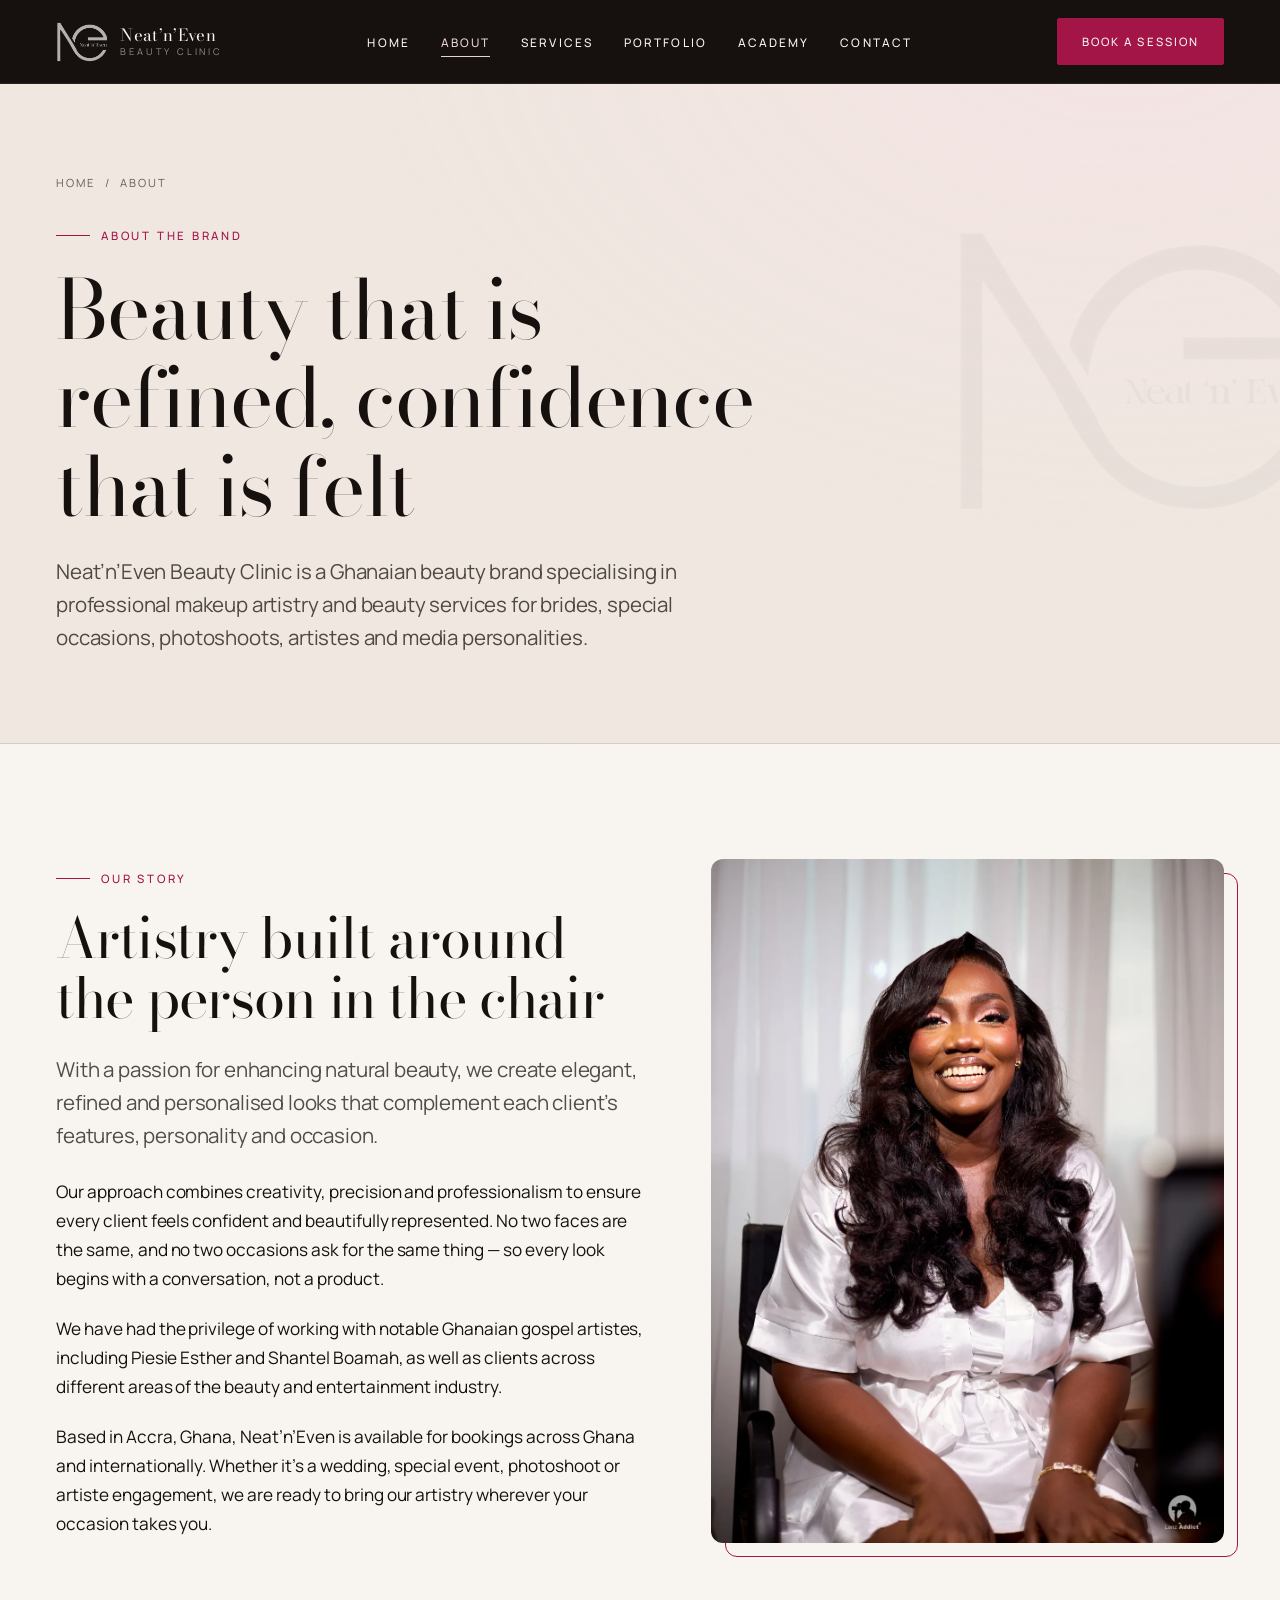
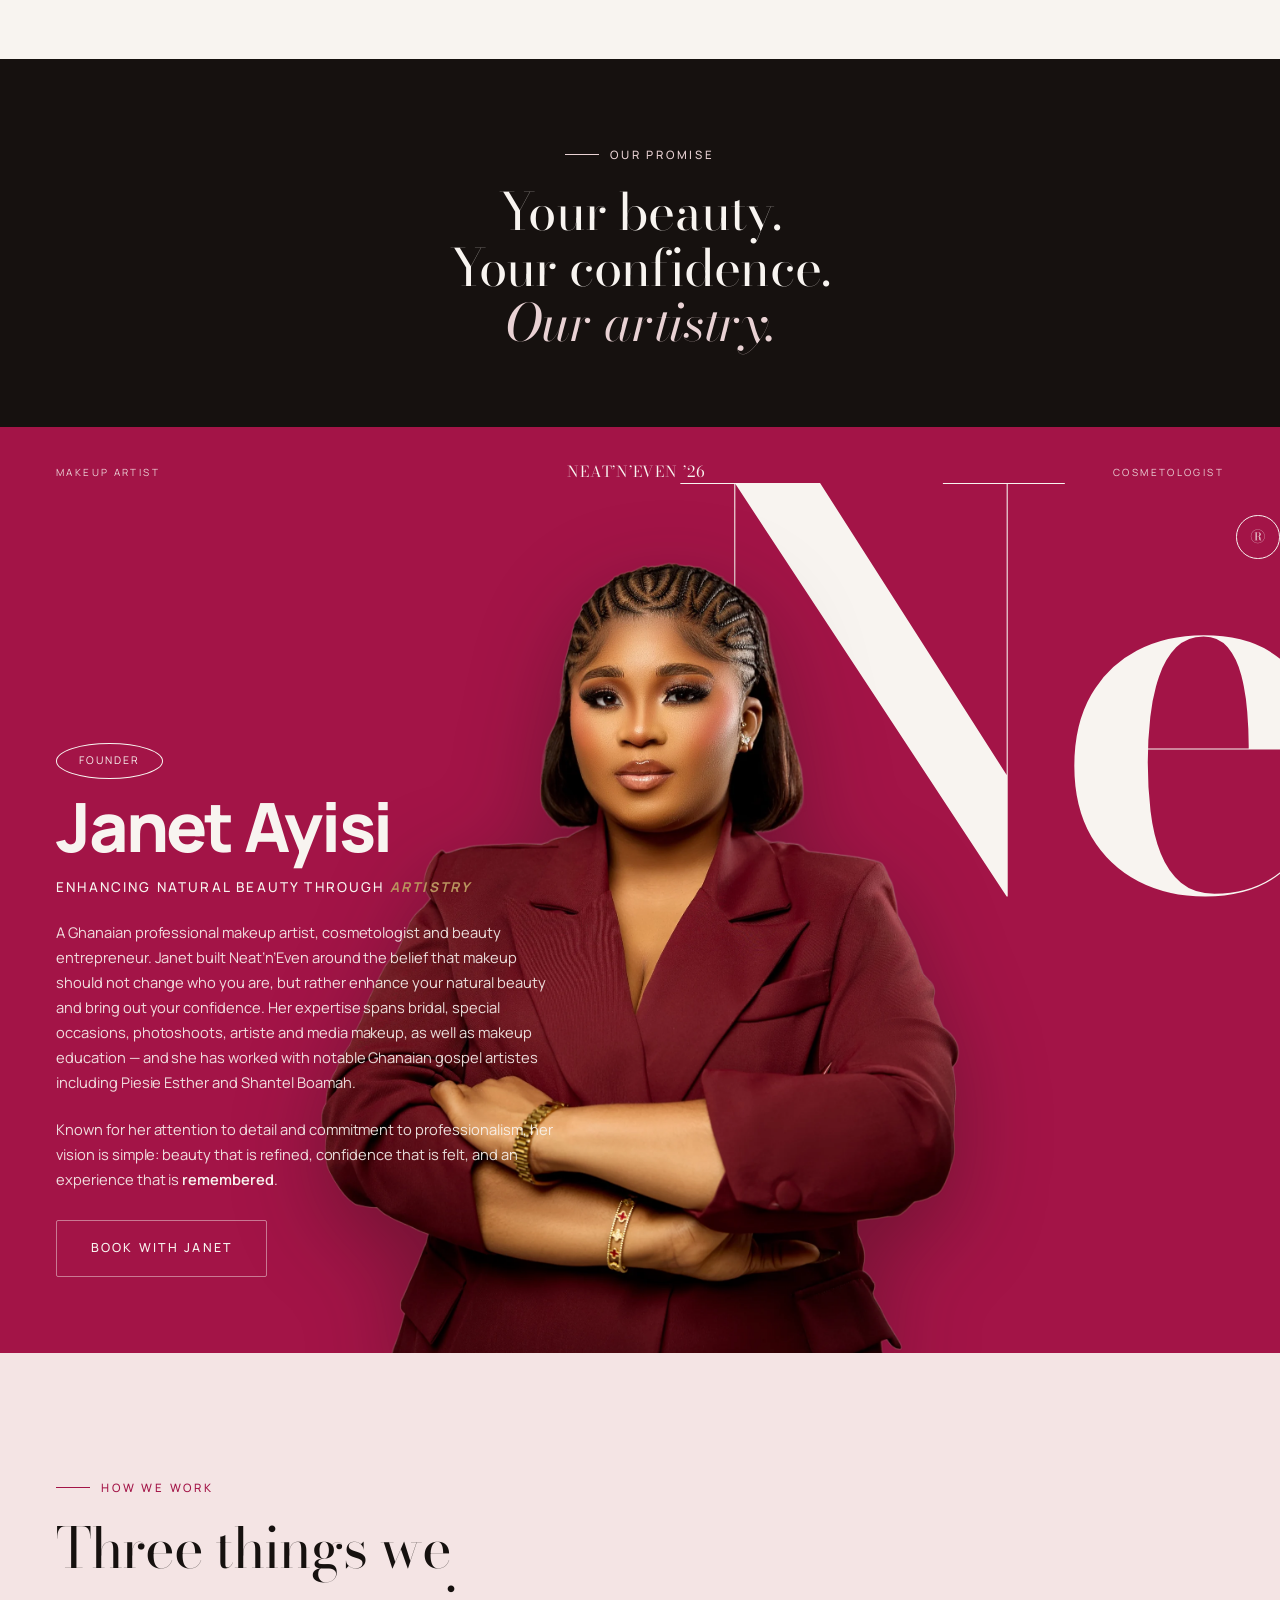
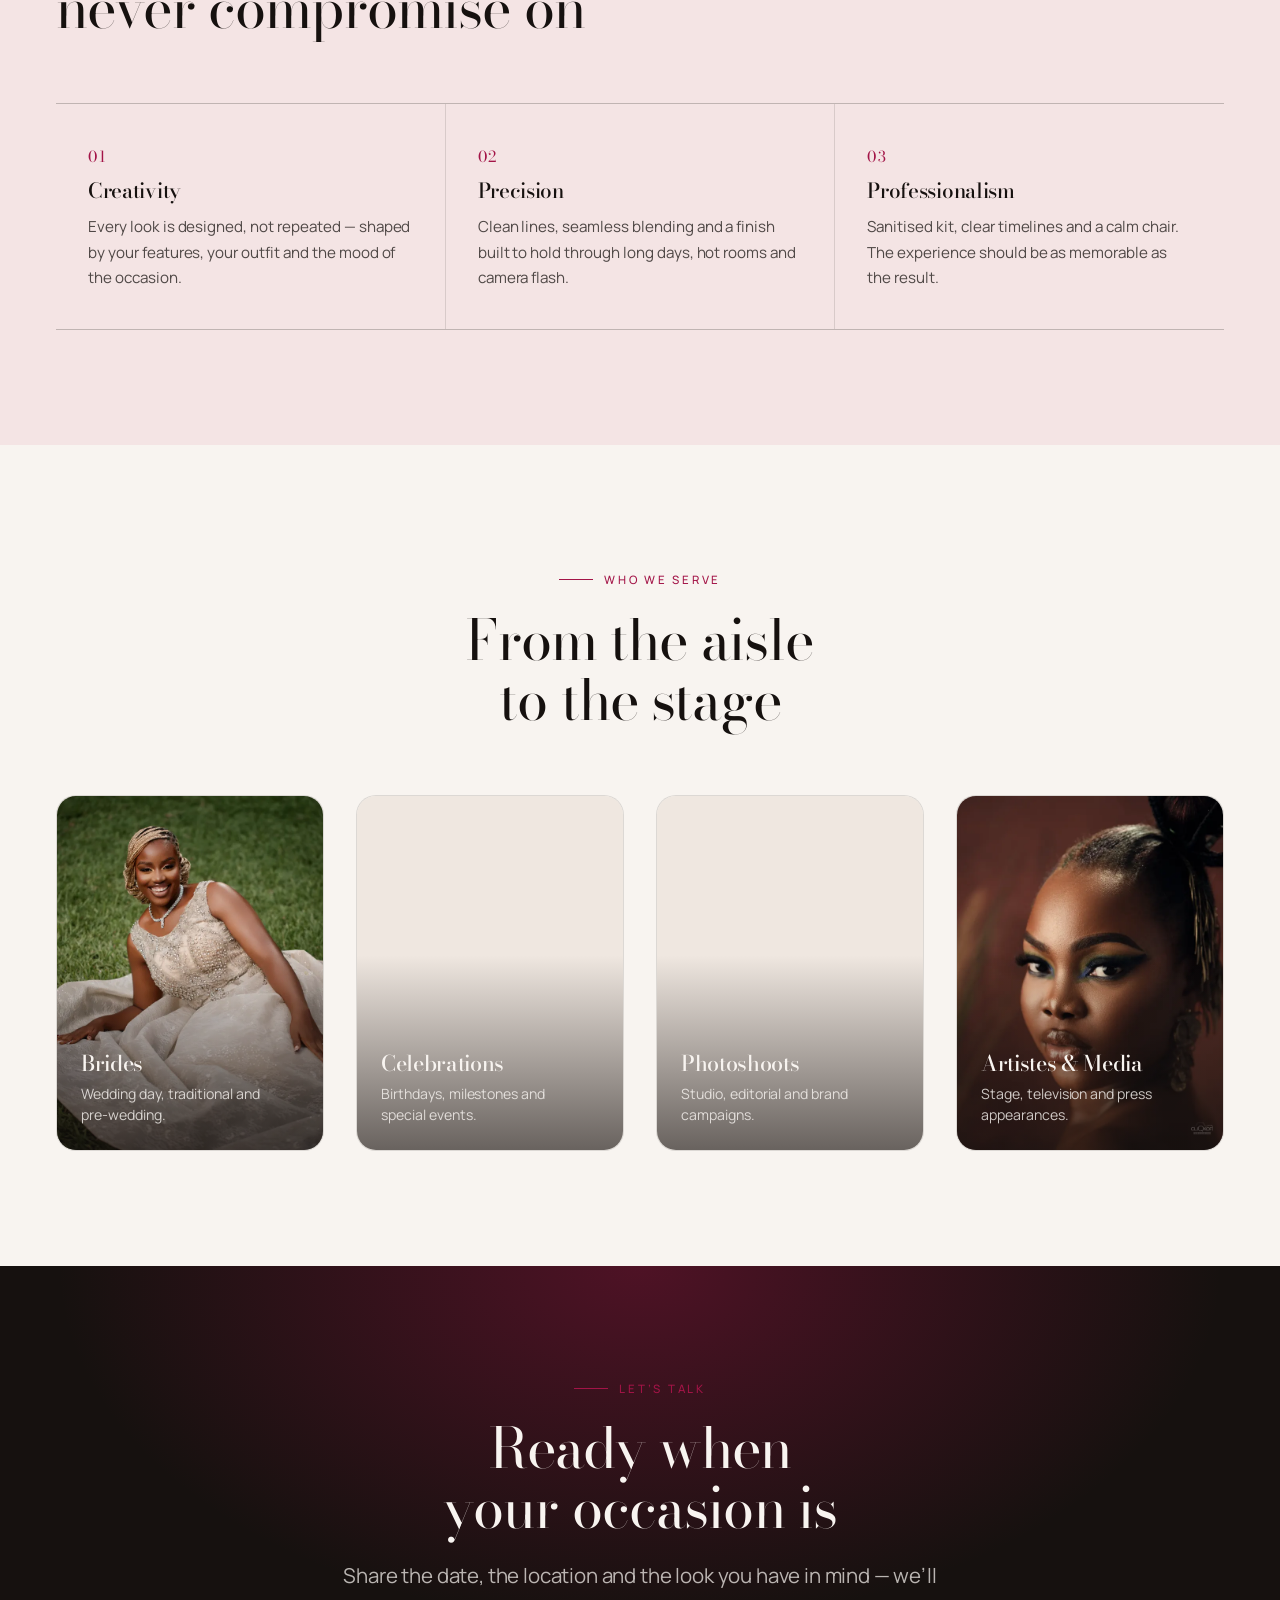
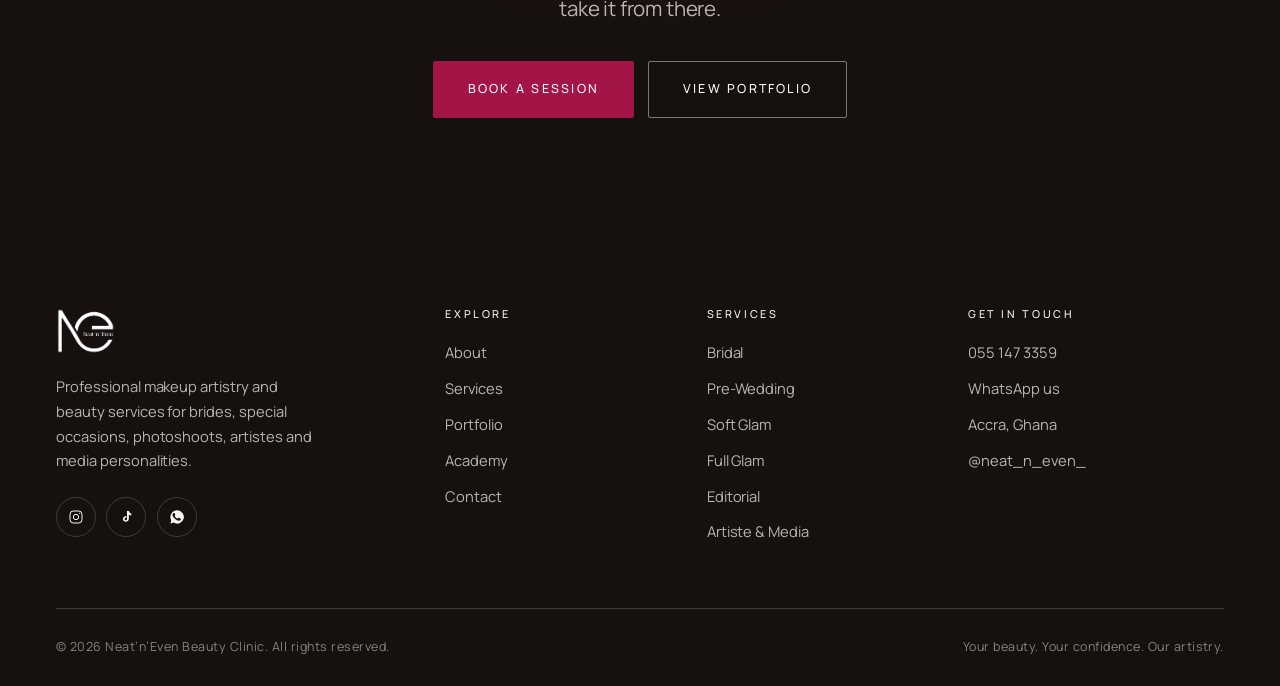
==== commit 5eae9b17: "Add full SEO: structured data, local targeting, generated meta All head metadata now comes from tool" ====
--- a/about/index.html
+++ b/about/index.html
@@ -3,20 +3,84 @@
 <head>
 <meta charset="utf-8">
 <meta name="viewport" content="width=device-width, initial-scale=1">
-<title>About — Neat'n'Even Beauty Clinic | Janet Ayisi, Founder &amp; CEO</title>
-<meta name="description" content="Meet Janet Ayisi, Ghanaian professional makeup artist, cosmetologist and founder of Neat'n'Even Beauty Clinic — a beauty brand built on creativity, precision and professionalism.">
+<title>Janet Ayisi — Makeup Artist in Accra | Neat'n'Even</title>
+<meta name="description" content="Meet Janet Ayisi, Ghanaian makeup artist, cosmetologist and founder of Neat'n'Even Beauty Clinic, Accra — bridal, editorial and artiste makeup.">
 <link rel="canonical" href="https://www.neatneven.com/about/">
+<meta name="robots" content="index, follow, max-image-preview:large, max-snippet:-1, max-video-preview:-1">
+<meta name="author" content="Neat'n'Even Beauty Clinic">
+<meta name="geo.region" content="GH-AA">
+<meta name="geo.placename" content="Accra">
+
 <meta property="og:type" content="profile">
-<meta property="og:title" content="About Neat'n'Even Beauty Clinic — Janet Ayisi">
-<meta property="og:description" content="Makeup should not change who you are, but enhance your natural beauty and bring out your confidence.">
+<meta property="og:site_name" content="Neat'n'Even Beauty Clinic">
+<meta property="og:locale" content="en_GH">
+<meta property="og:title" content="Janet Ayisi — Makeup Artist in Accra | Neat'n'Even">
+<meta property="og:description" content="Meet Janet Ayisi, Ghanaian makeup artist, cosmetologist and founder of Neat'n'Even Beauty Clinic, Accra — bridal, editorial and artiste makeup.">
+<meta property="og:url" content="https://www.neatneven.com/about/">
 <meta property="og:image" content="https://www.neatneven.com/assets/img/brand/ceo.webp">
+<meta property="og:image:width" content="1200">
+<meta property="og:image:height" content="1500">
+<meta property="og:image:alt" content="Makeup by Neat'n'Even Beauty Clinic, Accra">
+
+<meta name="twitter:card" content="summary_large_image">
+<meta name="twitter:title" content="Janet Ayisi — Makeup Artist in Accra | Neat'n'Even">
+<meta name="twitter:description" content="Meet Janet Ayisi, Ghanaian makeup artist, cosmetologist and founder of Neat'n'Even Beauty Clinic, Accra — bridal, editorial and artiste makeup.">
+<meta name="twitter:image" content="https://www.neatneven.com/assets/img/brand/ceo.webp">
+
 <meta name="theme-color" content="#16110F">
 <link rel="icon" href="../assets/img/brand/mark.png" type="image/png">
+<link rel="apple-touch-icon" href="../assets/img/brand/mark.png">
 <link rel="preconnect" href="https://fonts.googleapis.com">
 <link rel="preconnect" href="https://fonts.gstatic.com" crossorigin>
 <link href="https://fonts.googleapis.com/css2?family=Bodoni+Moda:ital,opsz,wght@0,6..96,400;0,6..96,500;0,6..96,600;1,6..96,400;1,6..96,500&family=Manrope:wght@300;400;500;600;700;800&family=Parisienne&display=swap" rel="stylesheet">
 <script>document.documentElement.classList.add('js');</script>
 <link rel="stylesheet" href="../css/styles.css">
+<script type="application/ld+json">
+{
+  "@context": "https://schema.org",
+  "@graph": [
+    {
+      "@type": "Person",
+      "@id": "https://www.neatneven.com/#janet",
+      "name": "Janet Ayisi",
+      "jobTitle": "Founder & CEO",
+      "worksFor": {
+        "@id": "https://www.neatneven.com/#business"
+      },
+      "image": "https://www.neatneven.com/assets/img/brand/ceo.webp",
+      "description": "Ghanaian professional makeup artist, cosmetologist and beauty entrepreneur; founder of Neat'n'Even Beauty Clinic.",
+      "knowsAbout": [
+        "Bridal makeup",
+        "Editorial makeup",
+        "Artiste and media makeup",
+        "Cosmetology",
+        "Makeup education"
+      ],
+      "sameAs": [
+        "https://www.instagram.com/neat_n_even_",
+        "https://www.tiktok.com/@neat_n_even_"
+      ]
+    },
+    {
+      "@type": "BreadcrumbList",
+      "itemListElement": [
+        {
+          "@type": "ListItem",
+          "position": 1,
+          "name": "Home",
+          "item": "https://www.neatneven.com/"
+        },
+        {
+          "@type": "ListItem",
+          "position": 2,
+          "name": "About",
+          "item": "https://www.neatneven.com/about/"
+        }
+      ]
+    }
+  ]
+}
+</script>
 </head>
 <body data-base="../">
 <a class="skip-link" href="#main">Skip to content</a>
--- a/css/styles.css
+++ b/css/styles.css
@@ -89,6 +89,11 @@
   height: auto;
 }
 
+/* The rule above is an author style, so it beats the browser's own
+   [hidden] { display: none } and hidden images would still occupy layout.
+   Restore the expected behaviour for every element. */
+[hidden] { display: none !important; }
+
 a { color: inherit; text-decoration: none; }
 button { font: inherit; color: inherit; }
 
@@ -2102,10 +2107,11 @@
 /* Logo slot. Drop the official artwork into assets/img/pay/ and the <img>
    takes over from the typographic chip beside it. */
 .pay-card__logo {
-  height: 38px;
+  height: 46px;
   width: auto;
-  max-width: 130px;
+  max-width: 160px;
   object-fit: contain;
+  object-position: left center;
   flex-shrink: 0;
 }
 .pay-chip {
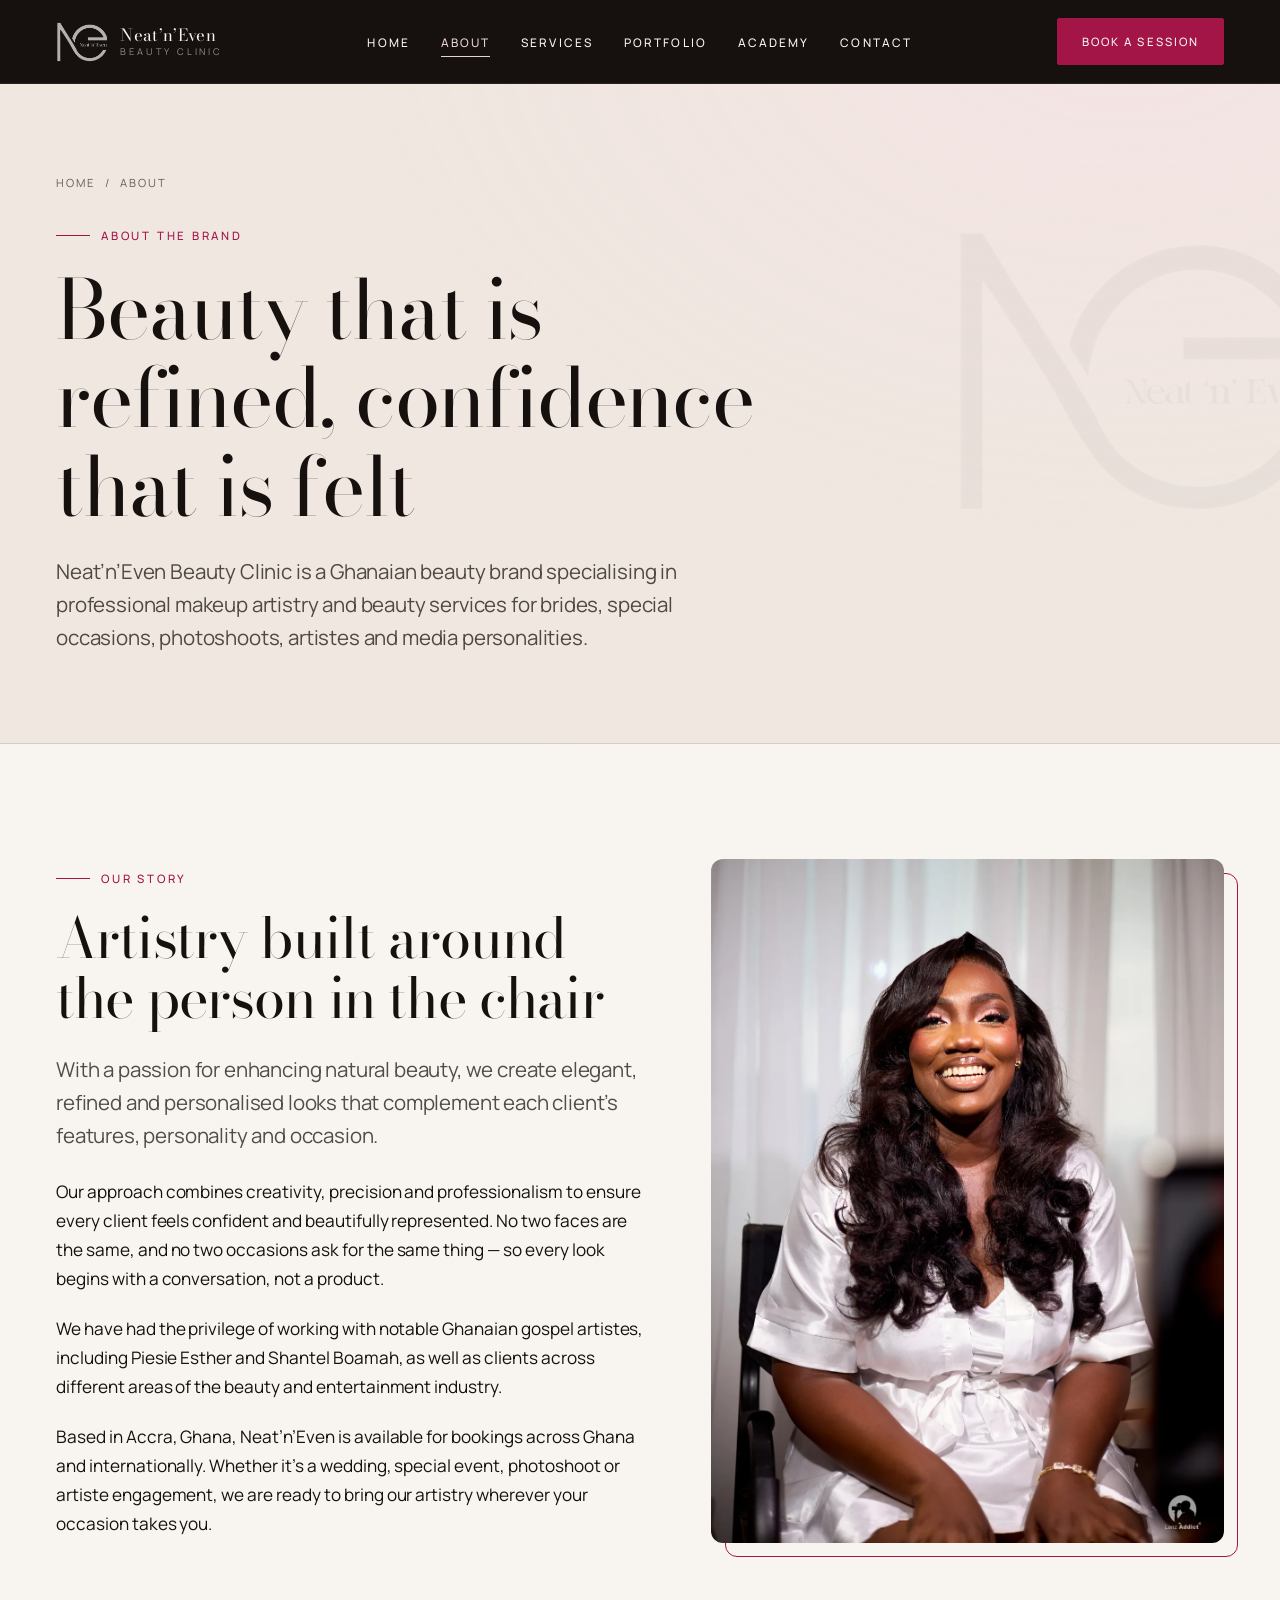
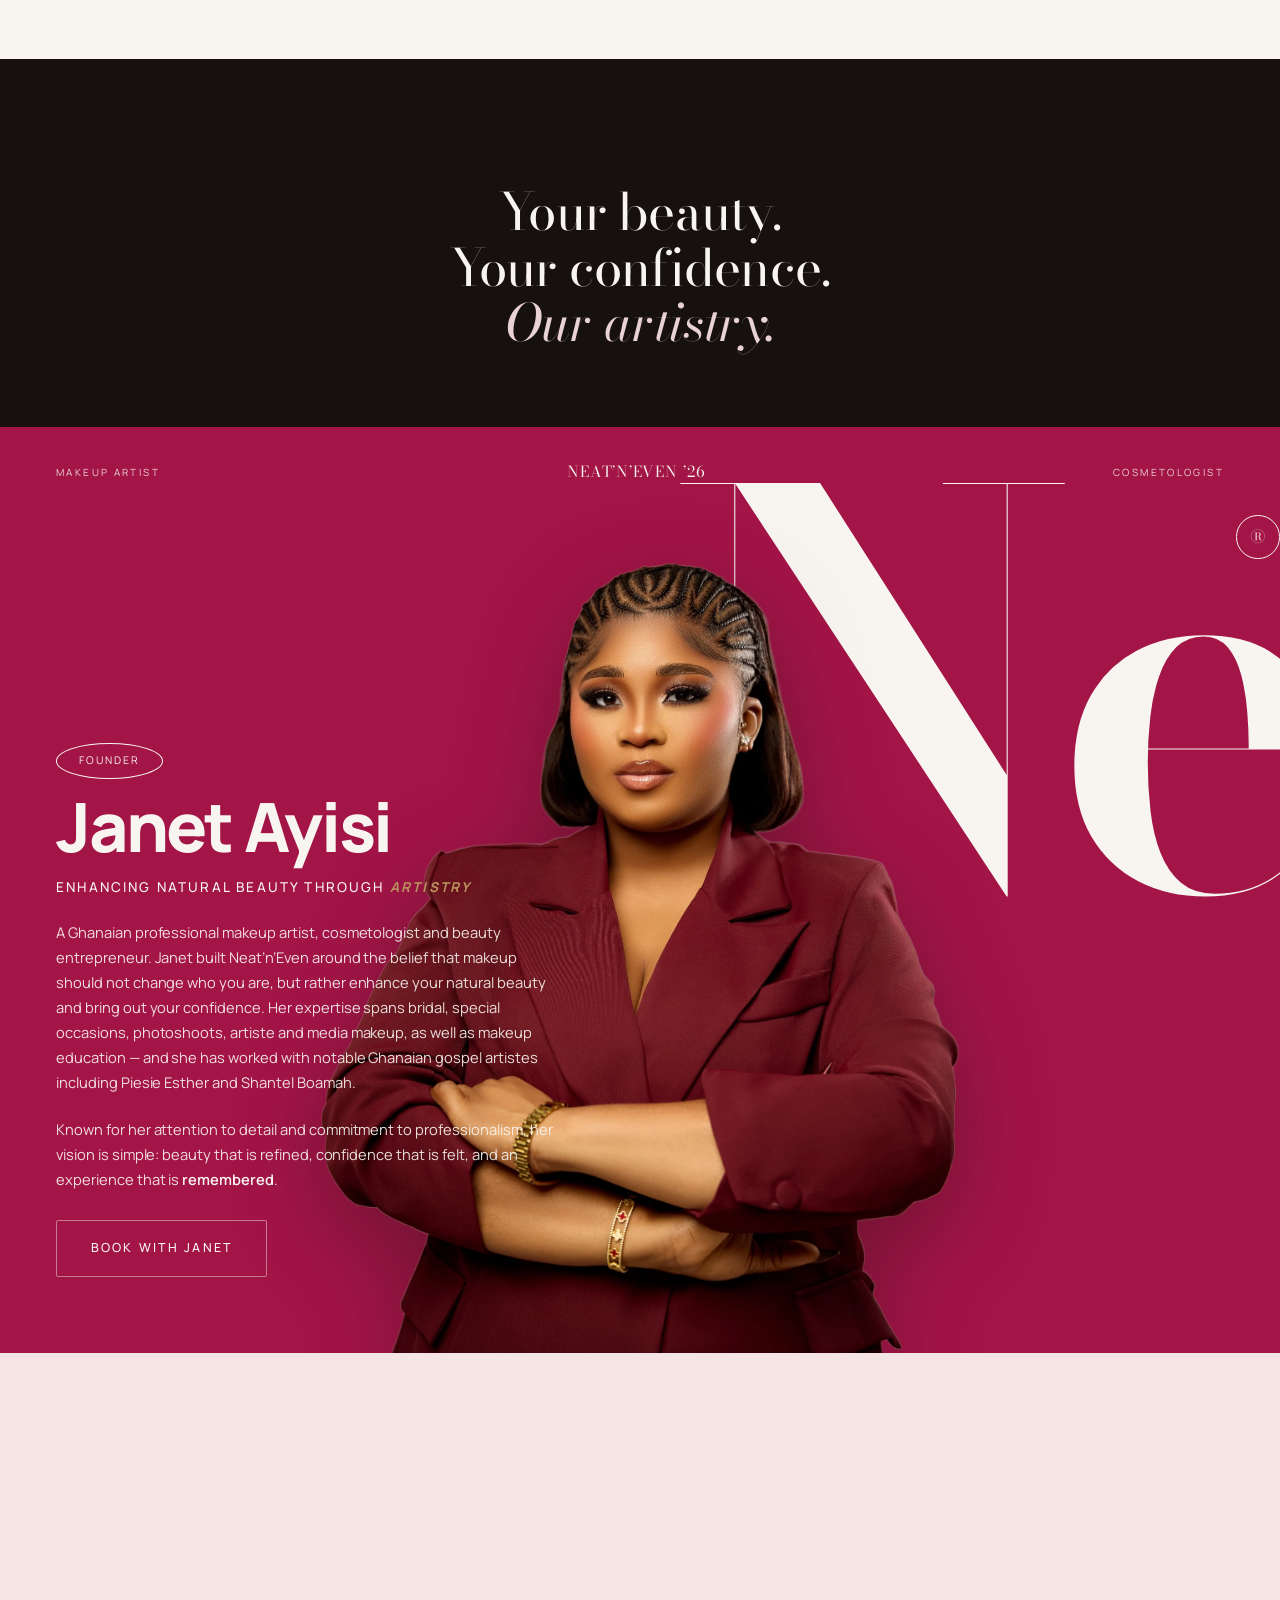
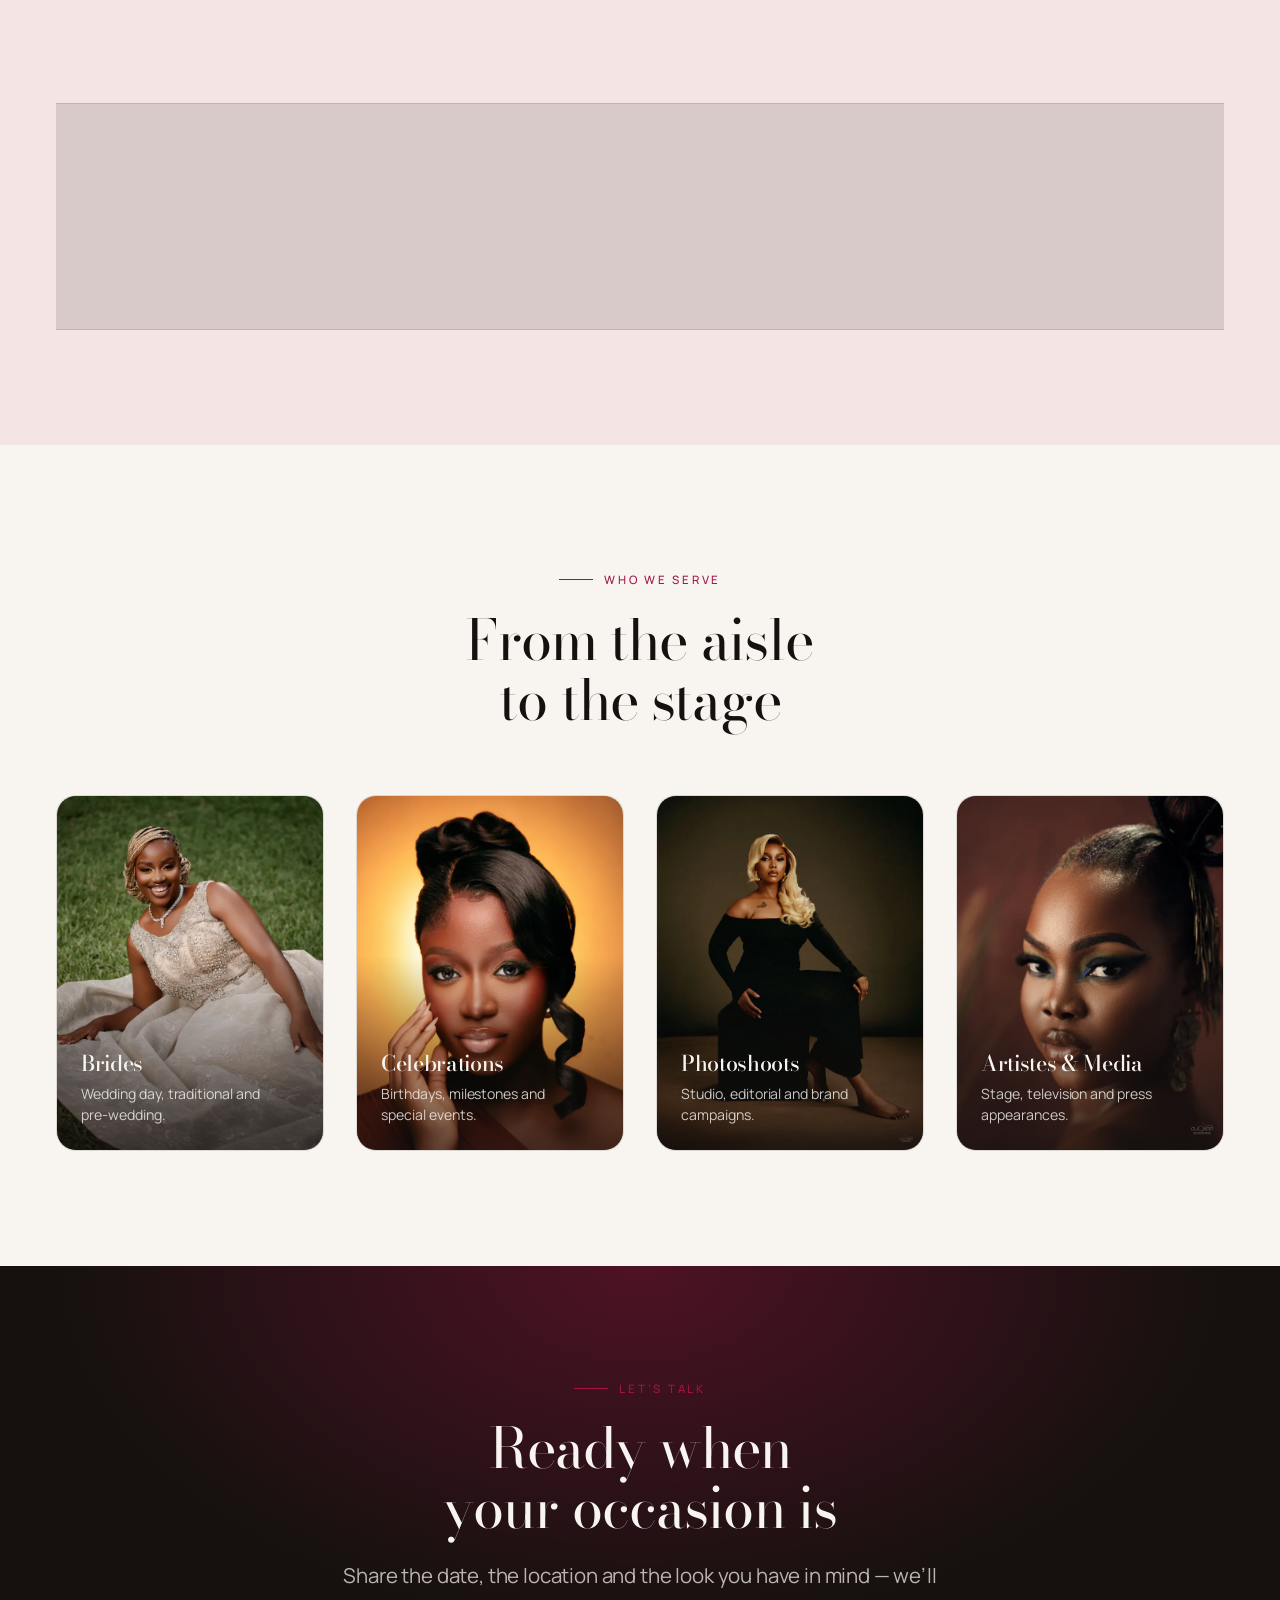
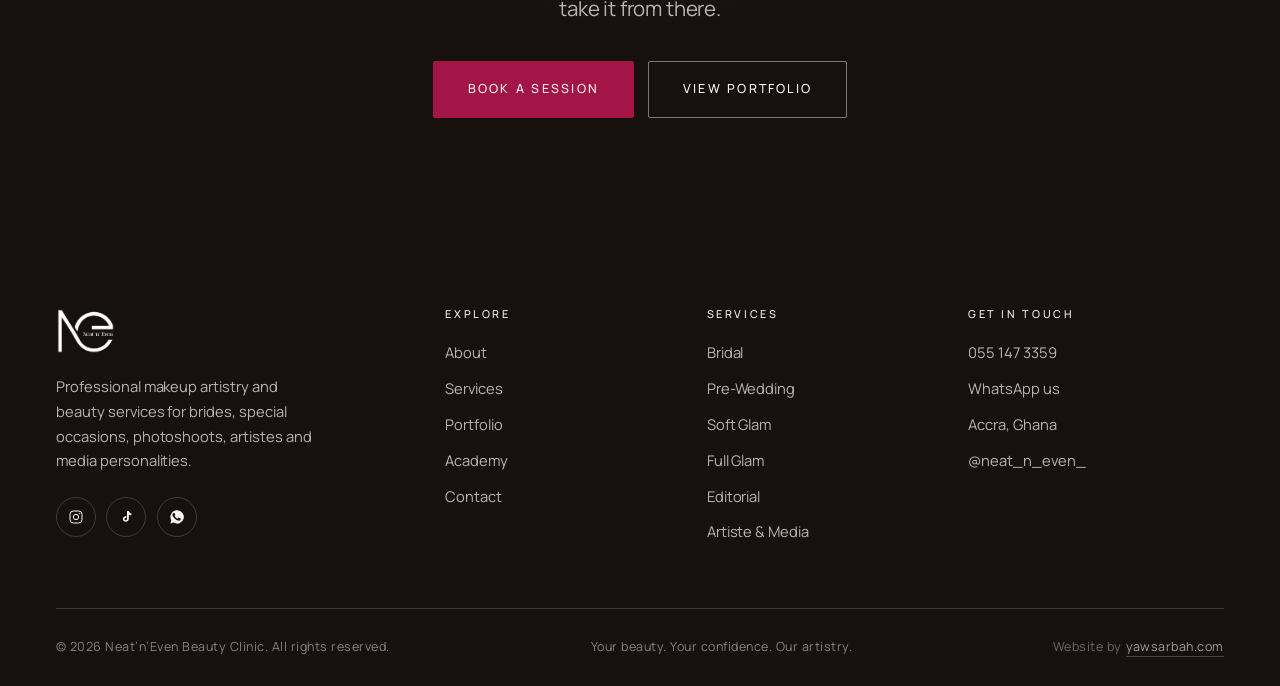
==== commit 21cdbd61: "Add build credit to yawsarbah.com in the footer "Website by yawsarbah.com" on all seven pages, linke" ====
--- a/about/index.html
+++ b/about/index.html
@@ -358,6 +358,7 @@
     <div class="footer-bottom">
       <span>&copy; <span id="year">2026</span> Neat&rsquo;n&rsquo;Even Beauty Clinic. All rights reserved.</span>
       <span>Your beauty. Your confidence. Our artistry.</span>
+      <span class="built-by">Website by <a href="https://yawsarbah.com" target="_blank" rel="noopener">yawsarbah.com</a></span>
     </div>
   </div>
 </footer>
--- a/css/styles.css
+++ b/css/styles.css
@@ -1439,9 +1439,22 @@
   flex-wrap: wrap;
   gap: 0.75rem 1.5rem;
   justify-content: space-between;
+  align-items: center;
   font-size: 0.78rem;
   letter-spacing: 0.04em;
   color: rgba(248, 244, 240, 0.5);
+}
+/* builder credit — present but quieter than the client's own lines */
+.built-by { color: rgba(248, 244, 240, 0.38); }
+.built-by a {
+  color: rgba(248, 244, 240, 0.62);
+  border-bottom: 1px solid rgba(248, 244, 240, 0.22);
+  padding-bottom: 1px;
+  transition: color 0.3s var(--ease), border-color 0.3s var(--ease);
+}
+.built-by a:hover, .built-by a:focus-visible {
+  color: var(--cream);
+  border-bottom-color: var(--cream);
 }
 
 /* floating whatsapp */
